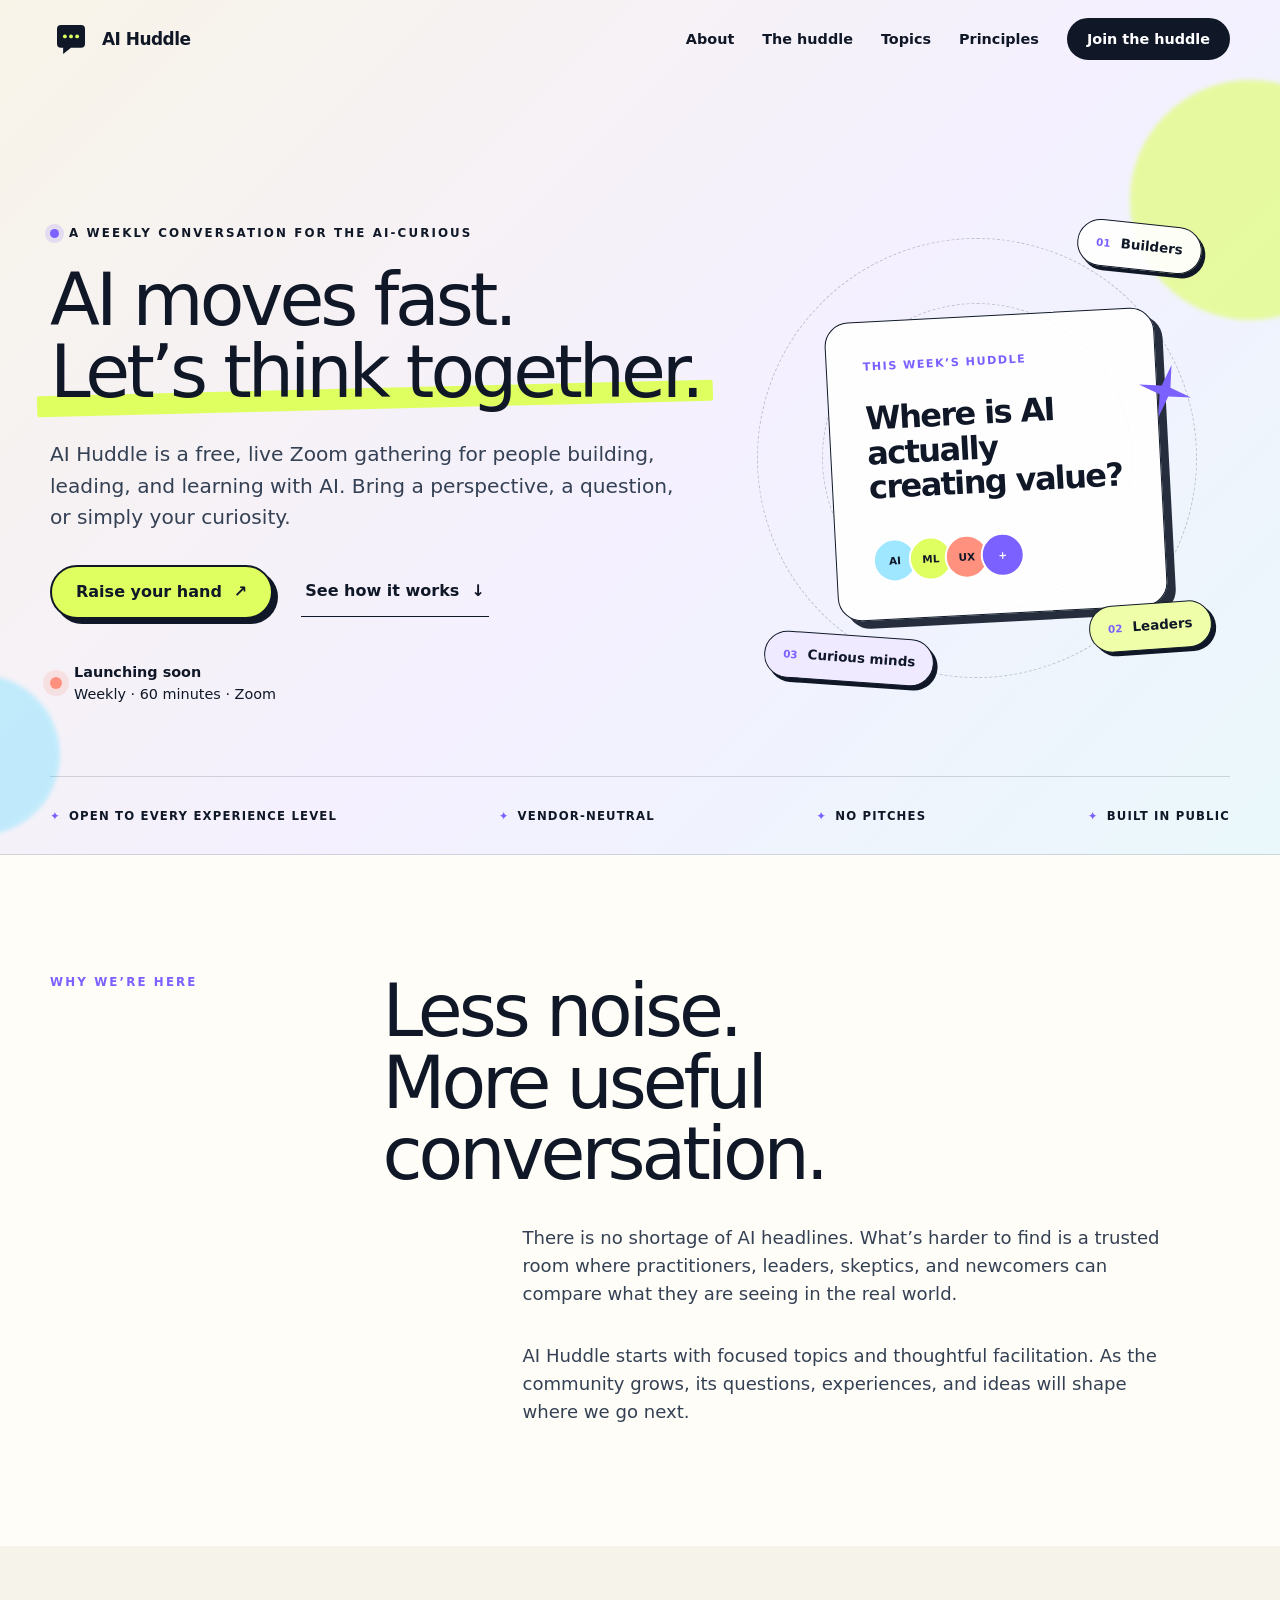
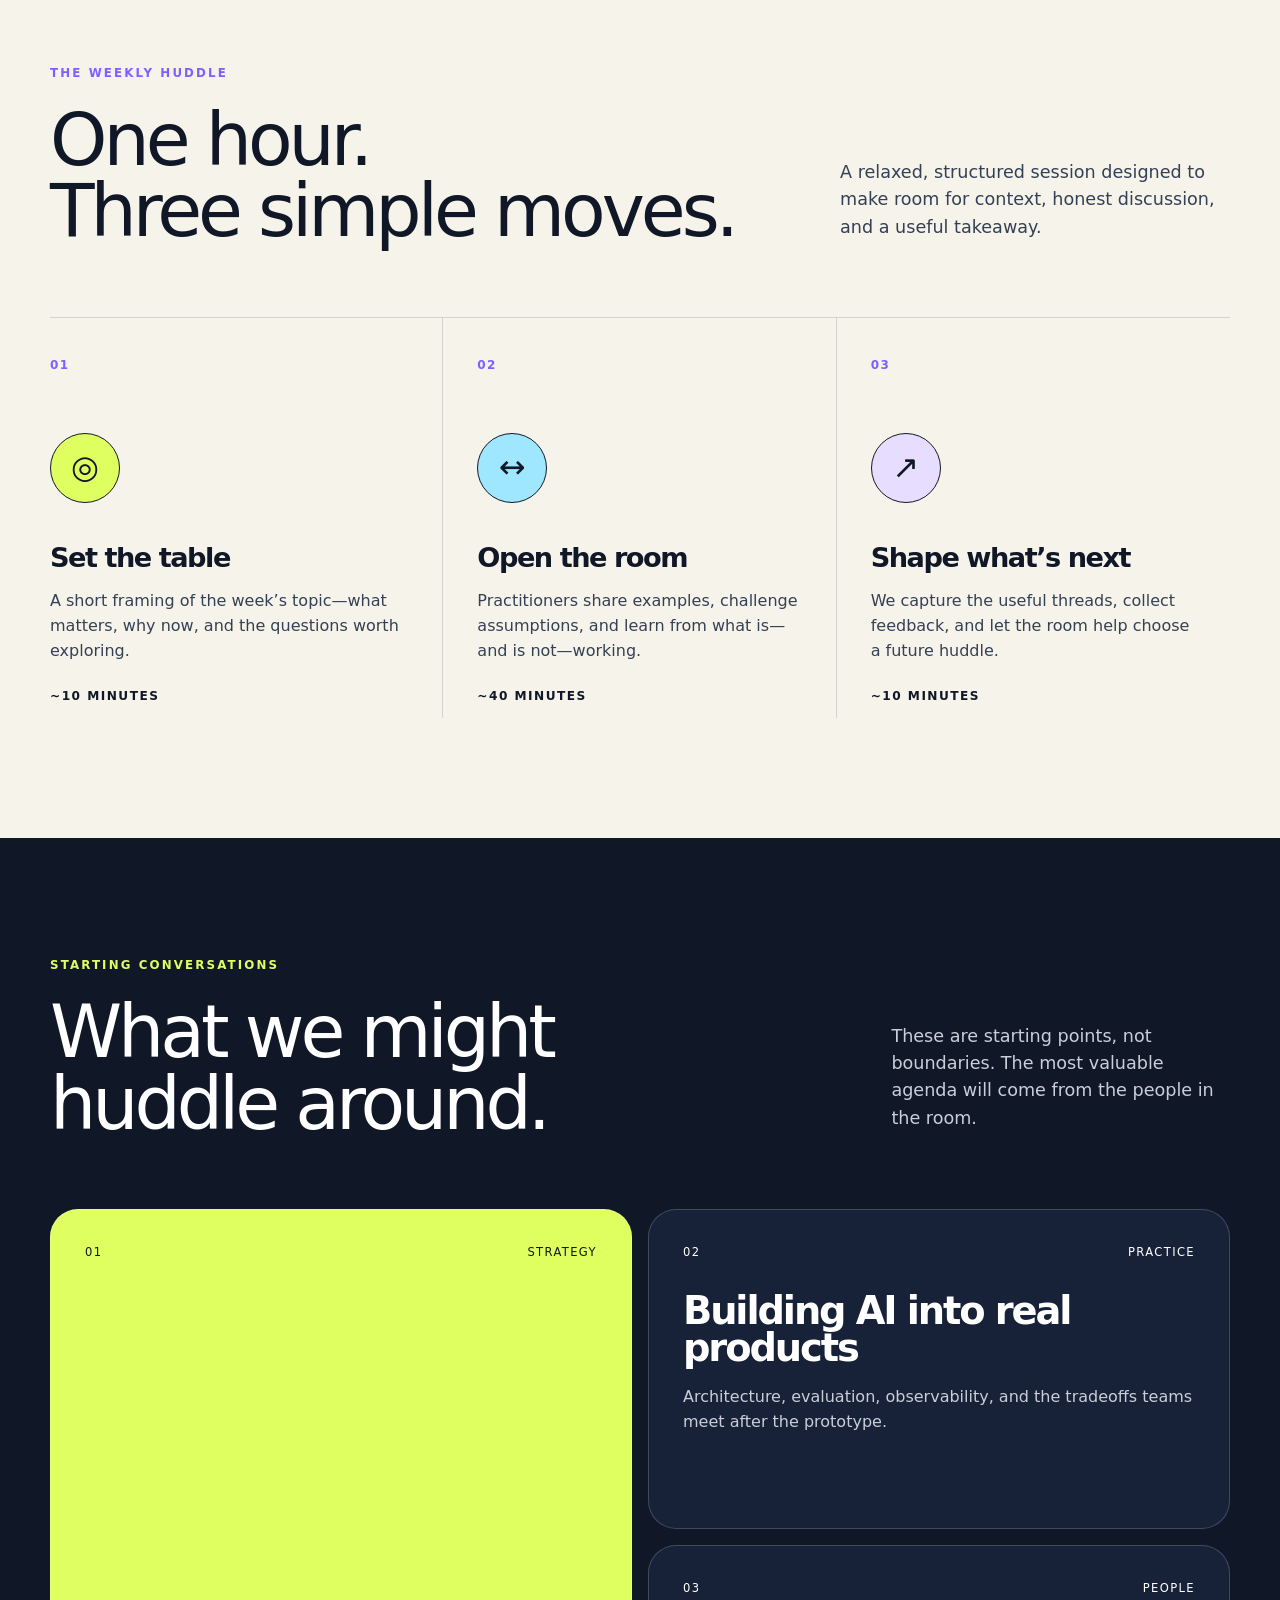
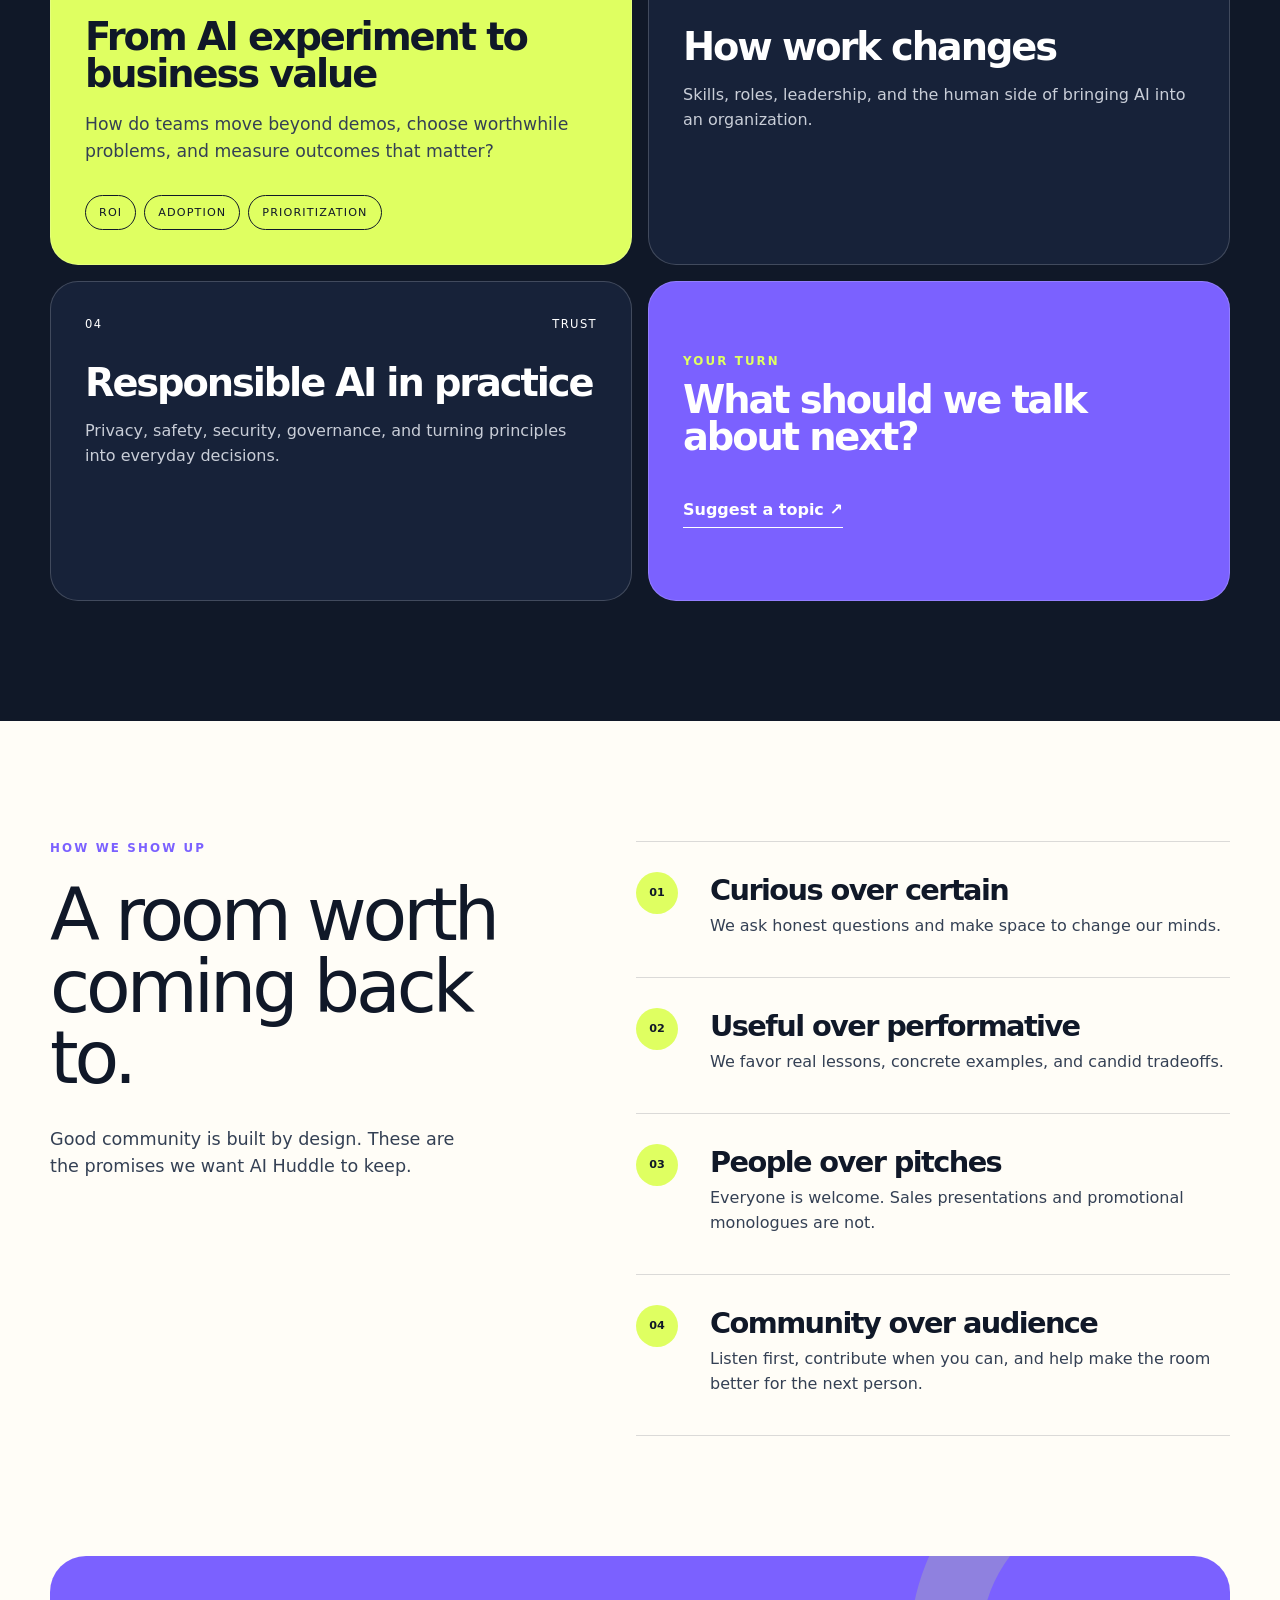
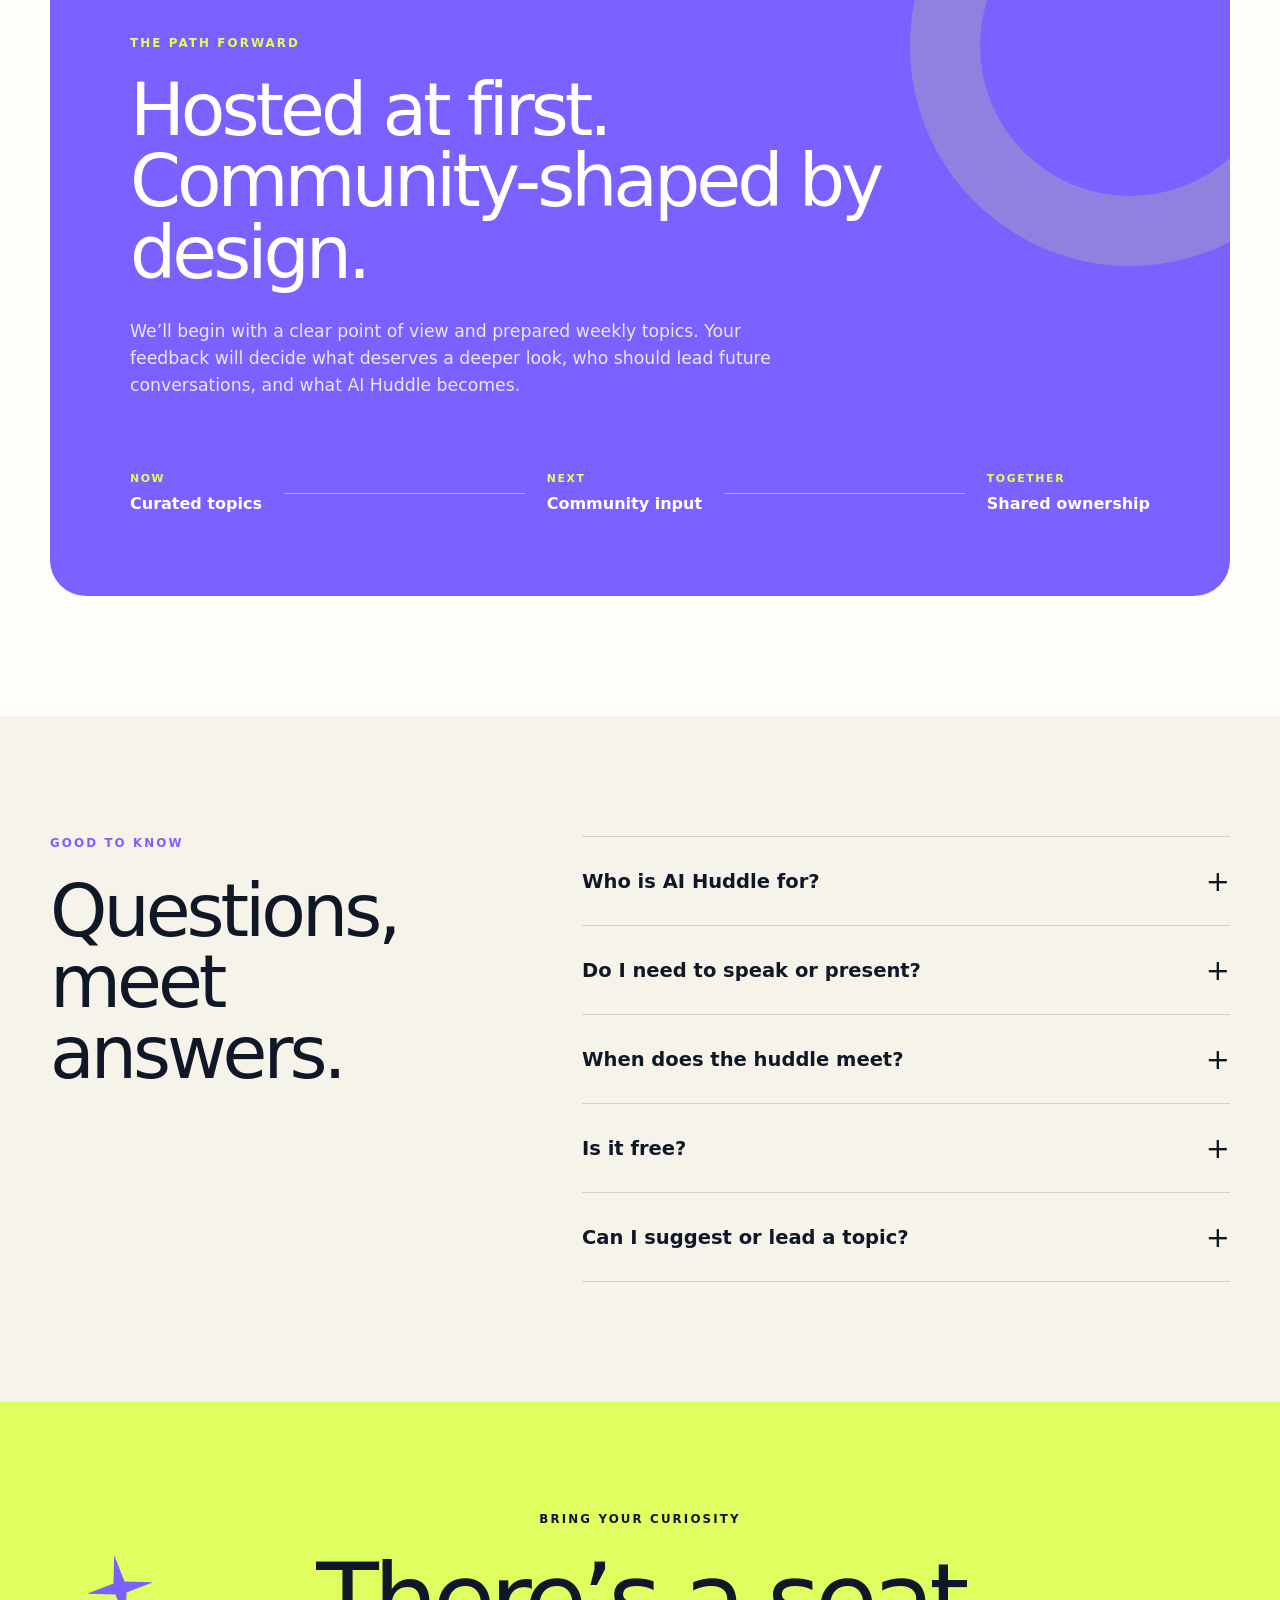
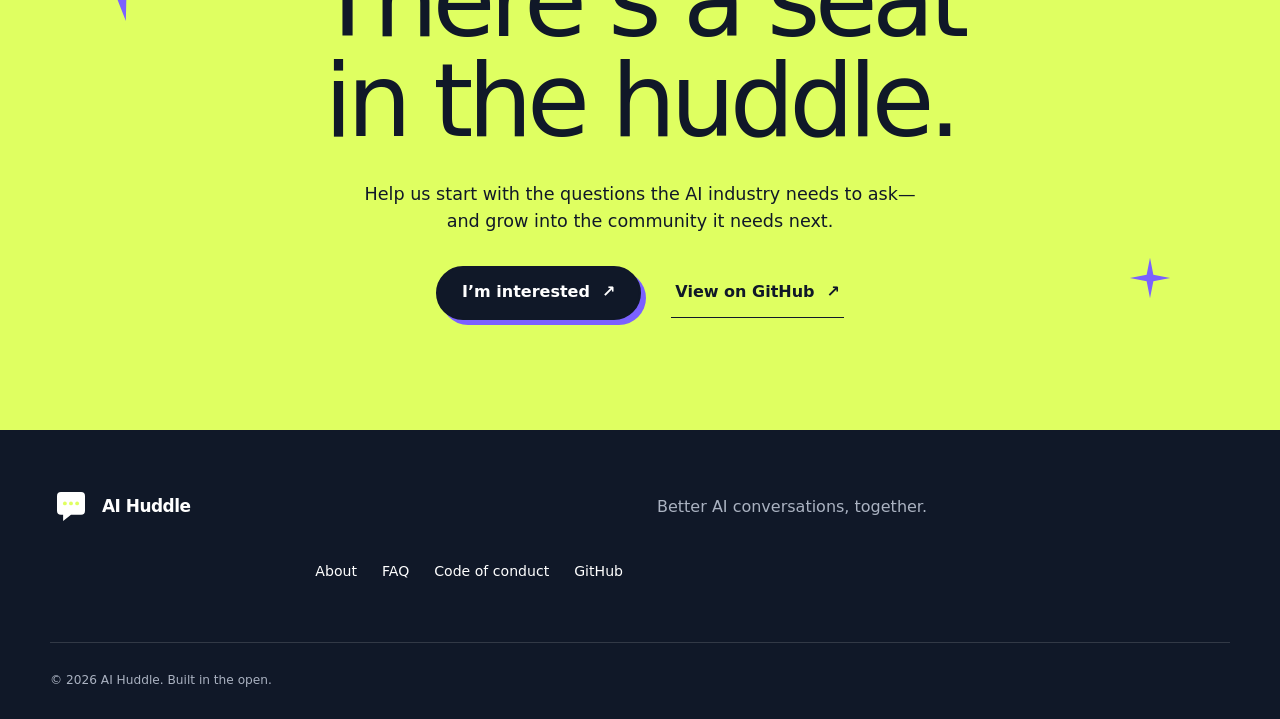
==== index.html @ e5d04bdf "Launch AI Huddle community website" ====
<!doctype html>
<html lang="en">
<head>
  <meta charset="utf-8">
  <meta name="viewport" content="width=device-width, initial-scale=1">
  <meta name="description" content="AI Huddle is a free, weekly Zoom conversation where people working with AI compare notes, ask honest questions, and shape what the community explores next.">
  <meta name="theme-color" content="#101828">
  <meta property="og:title" content="AI Huddle — Better AI conversations, together">
  <meta property="og:description" content="A weekly, vendor-neutral Zoom conversation for people building, leading, and learning with AI.">
  <meta property="og:type" content="website">
  <meta property="og:url" content="https://numerate64.github.io/aihuddle/">
  <meta property="og:image" content="https://numerate64.github.io/aihuddle/assets/social-card.png">
  <title>AI Huddle — Better AI conversations, together</title>
  <link rel="icon" href="assets/favicon.svg" type="image/svg+xml">
  <link rel="stylesheet" href="styles.css">
  <script defer src="script.js"></script>
</head>
<body>
  <a class="skip-link" href="#main">Skip to content</a>

  <header class="site-header" data-header>
    <div class="shell nav-wrap">
      <a class="brand" href="#top" aria-label="AI Huddle home">
        <svg class="brand-mark" aria-hidden="true" viewBox="0 0 48 48">
          <path d="M8 12.5A4.5 4.5 0 0 1 12.5 8h23a4.5 4.5 0 0 1 4.5 4.5v17a4.5 4.5 0 0 1-4.5 4.5H24l-9 7v-7h-2.5A4.5 4.5 0 0 1 8 29.5z"/>
          <circle cx="17" cy="21" r="2.2"/><circle cx="24" cy="21" r="2.2"/><circle cx="31" cy="21" r="2.2"/>
        </svg>
        <span>AI Huddle</span>
      </a>
      <button class="menu-button" type="button" aria-expanded="false" aria-controls="site-nav" data-menu-button>
        <span class="sr-only">Toggle navigation</span>
        <span></span><span></span><span></span>
      </button>
      <nav class="site-nav" id="site-nav" aria-label="Primary" data-nav>
        <a href="#about">About</a>
        <a href="#format">The huddle</a>
        <a href="#topics">Topics</a>
        <a href="#principles">Principles</a>
        <a class="button button-small button-dark" href="https://github.com/numerate64/aihuddle/issues/new?template=join-the-huddle.yml" target="_blank" rel="noopener">Join the huddle</a>
      </nav>
    </div>
  </header>

  <main id="main">
    <section class="hero" id="top">
      <div class="hero-orb hero-orb-one" aria-hidden="true"></div>
      <div class="hero-orb hero-orb-two" aria-hidden="true"></div>
      <div class="shell hero-grid">
        <div class="hero-copy reveal">
          <p class="eyebrow"><span></span> A weekly conversation for the AI-curious</p>
          <h1>AI moves fast.<br><em>Let’s think together.</em></h1>
          <p class="hero-lede">AI Huddle is a free, live Zoom gathering for people building, leading, and learning with AI. Bring a perspective, a question, or simply your curiosity.</p>
          <div class="hero-actions">
            <a class="button button-primary" href="https://github.com/numerate64/aihuddle/issues/new?template=join-the-huddle.yml" target="_blank" rel="noopener">Raise your hand <span aria-hidden="true">↗</span></a>
            <a class="text-link" href="#format">See how it works <span aria-hidden="true">↓</span></a>
          </div>
          <div class="hero-note">
            <span class="pulse" aria-hidden="true"></span>
            <p><strong>Launching soon</strong><br>Weekly · 60 minutes · Zoom</p>
          </div>
        </div>

        <div class="hero-visual reveal" aria-label="A visual representation of ideas connecting in conversation">
          <div class="orbit orbit-one"></div>
          <div class="orbit orbit-two"></div>
          <div class="huddle-card huddle-card-main">
            <span class="card-kicker">This week’s huddle</span>
            <p>Where is AI actually creating value?</p>
            <div class="avatar-row" aria-hidden="true">
              <span>AI</span><span>ML</span><span>UX</span><span>+</span>
            </div>
          </div>
          <div class="huddle-card float-card float-card-one"><span>01</span> Builders</div>
          <div class="huddle-card float-card float-card-two"><span>02</span> Leaders</div>
          <div class="huddle-card float-card float-card-three"><span>03</span> Curious minds</div>
          <svg class="spark" viewBox="0 0 100 100" aria-hidden="true"><path d="M50 2 58 42 98 50 58 58 50 98 42 58 2 50 42 42Z"/></svg>
        </div>
      </div>
      <div class="shell trust-line reveal">
        <span>Open to every experience level</span>
        <span>Vendor-neutral</span>
        <span>No pitches</span>
        <span>Built in public</span>
      </div>
    </section>

    <section class="section intro" id="about">
      <div class="shell split-heading reveal">
        <p class="section-label">Why we’re here</p>
        <div>
          <h2>Less noise.<br>More useful conversation.</h2>
          <p>There is no shortage of AI headlines. What’s harder to find is a trusted room where practitioners, leaders, skeptics, and newcomers can compare what they are seeing in the real world.</p>
          <p>AI Huddle starts with focused topics and thoughtful facilitation. As the community grows, its questions, experiences, and ideas will shape where we go next.</p>
        </div>
      </div>
    </section>

    <section class="section format-section" id="format">
      <div class="shell">
        <div class="section-top reveal">
          <div>
            <p class="section-label">The weekly huddle</p>
            <h2>One hour.<br>Three simple moves.</h2>
          </div>
          <p class="section-summary">A relaxed, structured session designed to make room for context, honest discussion, and a useful takeaway.</p>
        </div>
        <ol class="steps">
          <li class="step reveal">
            <span class="step-number">01</span>
            <div class="step-icon" aria-hidden="true">◎</div>
            <h3>Set the table</h3>
            <p>A short framing of the week’s topic—what matters, why now, and the questions worth exploring.</p>
            <span class="step-time">~10 minutes</span>
          </li>
          <li class="step reveal">
            <span class="step-number">02</span>
            <div class="step-icon" aria-hidden="true">↔</div>
            <h3>Open the room</h3>
            <p>Practitioners share examples, challenge assumptions, and learn from what is—and is not—working.</p>
            <span class="step-time">~40 minutes</span>
          </li>
          <li class="step reveal">
            <span class="step-number">03</span>
            <div class="step-icon" aria-hidden="true">↗</div>
            <h3>Shape what’s next</h3>
            <p>We capture the useful threads, collect feedback, and let the room help choose a future huddle.</p>
            <span class="step-time">~10 minutes</span>
          </li>
        </ol>
      </div>
    </section>

    <section class="section topics-section" id="topics">
      <div class="shell">
        <div class="topics-heading reveal">
          <div>
            <p class="section-label light">Starting conversations</p>
            <h2>What we might<br>huddle around.</h2>
          </div>
          <p>These are starting points, not boundaries. The most valuable agenda will come from the people in the room.</p>
        </div>
        <div class="topic-grid">
          <article class="topic topic-feature reveal">
            <div class="topic-meta"><span>01</span><span>Strategy</span></div>
            <h3>From AI experiment to business value</h3>
            <p>How do teams move beyond demos, choose worthwhile problems, and measure outcomes that matter?</p>
            <div class="topic-chips"><span>ROI</span><span>Adoption</span><span>Prioritization</span></div>
          </article>
          <article class="topic reveal">
            <div class="topic-meta"><span>02</span><span>Practice</span></div>
            <h3>Building AI into real products</h3>
            <p>Architecture, evaluation, observability, and the tradeoffs teams meet after the prototype.</p>
          </article>
          <article class="topic reveal">
            <div class="topic-meta"><span>03</span><span>People</span></div>
            <h3>How work changes</h3>
            <p>Skills, roles, leadership, and the human side of bringing AI into an organization.</p>
          </article>
          <article class="topic reveal">
            <div class="topic-meta"><span>04</span><span>Trust</span></div>
            <h3>Responsible AI in practice</h3>
            <p>Privacy, safety, security, governance, and turning principles into everyday decisions.</p>
          </article>
          <article class="topic topic-prompt reveal">
            <p class="section-label light">Your turn</p>
            <h3>What should we talk about next?</h3>
            <a href="https://github.com/numerate64/aihuddle/issues/new?template=suggest-a-topic.yml" target="_blank" rel="noopener">Suggest a topic <span aria-hidden="true">↗</span></a>
          </article>
        </div>
      </div>
    </section>

    <section class="section principles-section" id="principles">
      <div class="shell principles-grid">
        <div class="principles-copy reveal">
          <p class="section-label">How we show up</p>
          <h2>A room worth<br>coming back to.</h2>
          <p>Good community is built by design. These are the promises we want AI Huddle to keep.</p>
        </div>
        <div class="principle-list">
          <article class="principle reveal"><span>01</span><div><h3>Curious over certain</h3><p>We ask honest questions and make space to change our minds.</p></div></article>
          <article class="principle reveal"><span>02</span><div><h3>Useful over performative</h3><p>We favor real lessons, concrete examples, and candid tradeoffs.</p></div></article>
          <article class="principle reveal"><span>03</span><div><h3>People over pitches</h3><p>Everyone is welcome. Sales presentations and promotional monologues are not.</p></div></article>
          <article class="principle reveal"><span>04</span><div><h3>Community over audience</h3><p>Listen first, contribute when you can, and help make the room better for the next person.</p></div></article>
        </div>
      </div>
    </section>

    <section class="section evolution-section">
      <div class="shell evolution-card reveal">
        <div class="evolution-copy">
          <p class="section-label light">The path forward</p>
          <h2>Hosted at first.<br>Community-shaped by design.</h2>
          <p>We’ll begin with a clear point of view and prepared weekly topics. Your feedback will decide what deserves a deeper look, who should lead future conversations, and what AI Huddle becomes.</p>
        </div>
        <div class="evolution-path" aria-label="AI Huddle community evolution">
          <div><span>Now</span><strong>Curated topics</strong></div>
          <i aria-hidden="true"></i>
          <div><span>Next</span><strong>Community input</strong></div>
          <i aria-hidden="true"></i>
          <div><span>Together</span><strong>Shared ownership</strong></div>
        </div>
      </div>
    </section>

    <section class="section faq-section" id="faq">
      <div class="shell faq-grid">
        <div class="reveal">
          <p class="section-label">Good to know</p>
          <h2>Questions,<br>meet answers.</h2>
        </div>
        <div class="faq-list">
          <details class="reveal">
            <summary>Who is AI Huddle for?<span aria-hidden="true">+</span></summary>
            <p>Anyone working with, leading, researching, evaluating, or simply trying to better understand AI. You do not need a technical title or years of experience.</p>
          </details>
          <details class="reveal">
            <summary>Do I need to speak or present?<span aria-hidden="true">+</span></summary>
            <p>No. You are welcome to listen, ask a question in chat, join the discussion, or volunteer to help lead a future topic.</p>
          </details>
          <details class="reveal">
            <summary>When does the huddle meet?<span aria-hidden="true">+</span></summary>
            <p>The recurring day and time will be announced before launch. Sessions will run weekly for approximately 60 minutes on Zoom.</p>
          </details>
          <details class="reveal">
            <summary>Is it free?<span aria-hidden="true">+</span></summary>
            <p>Yes. AI Huddle is a free, vendor-neutral community conversation.</p>
          </details>
          <details class="reveal">
            <summary>Can I suggest or lead a topic?<span aria-hidden="true">+</span></summary>
            <p>Absolutely. Topic suggestions and volunteer facilitators are central to the long-term vision for AI Huddle.</p>
          </details>
        </div>
      </div>
    </section>

    <section class="final-cta">
      <div class="shell final-cta-inner reveal">
        <svg class="cta-spark cta-spark-one" viewBox="0 0 100 100" aria-hidden="true"><path d="M50 2 58 42 98 50 58 58 50 98 42 58 2 50 42 42Z"/></svg>
        <svg class="cta-spark cta-spark-two" viewBox="0 0 100 100" aria-hidden="true"><path d="M50 2 58 42 98 50 58 58 50 98 42 58 2 50 42 42Z"/></svg>
        <p class="section-label">Bring your curiosity</p>
        <h2>There’s a seat<br>in the huddle.</h2>
        <p>Help us start with the questions the AI industry needs to ask—and grow into the community it needs next.</p>
        <div class="cta-actions">
          <a class="button button-dark" href="https://github.com/numerate64/aihuddle/issues/new?template=join-the-huddle.yml" target="_blank" rel="noopener">I’m interested <span aria-hidden="true">↗</span></a>
          <a class="text-link dark-link" href="https://github.com/numerate64/aihuddle" target="_blank" rel="noopener">View on GitHub <span aria-hidden="true">↗</span></a>
        </div>
      </div>
    </section>
  </main>

  <footer class="site-footer">
    <div class="shell footer-grid">
      <a class="brand footer-brand" href="#top" aria-label="AI Huddle home">
        <svg class="brand-mark" aria-hidden="true" viewBox="0 0 48 48"><path d="M8 12.5A4.5 4.5 0 0 1 12.5 8h23a4.5 4.5 0 0 1 4.5 4.5v17a4.5 4.5 0 0 1-4.5 4.5H24l-9 7v-7h-2.5A4.5 4.5 0 0 1 8 29.5z"/><circle cx="17" cy="21" r="2.2"/><circle cx="24" cy="21" r="2.2"/><circle cx="31" cy="21" r="2.2"/></svg>
        <span>AI Huddle</span>
      </a>
      <p>Better AI conversations, together.</p>
      <nav aria-label="Footer">
        <a href="#about">About</a>
        <a href="#faq">FAQ</a>
        <a href="https://github.com/numerate64/aihuddle/blob/main/CODE_OF_CONDUCT.md" target="_blank" rel="noopener">Code of conduct</a>
        <a href="https://github.com/numerate64/aihuddle" target="_blank" rel="noopener">GitHub</a>
      </nav>
      <p class="copyright">© <span data-year></span> AI Huddle. Built in the open.</p>
    </div>
  </footer>
</body>
</html>
---- styles.css ----
:root {
  --ink: #101828;
  --ink-soft: #344054;
  --cream: #f6f3ea;
  --paper: #fffdf7;
  --acid: #dfff61;
  --acid-bright: #efffa9;
  --violet: #7b61ff;
  --sky: #9ee7ff;
  --coral: #ff917e;
  --line: rgba(16, 24, 40, .15);
  --shell: min(1180px, calc(100% - 40px));
  --radius: 28px;
  --shadow: 0 28px 80px rgba(16, 24, 40, .14);
}

* { box-sizing: border-box; }
html { scroll-behavior: smooth; scroll-padding-top: 92px; }
body { margin: 0; color: var(--ink); background: var(--paper); font-family: Inter, ui-sans-serif, system-ui, -apple-system, BlinkMacSystemFont, "Segoe UI", sans-serif; line-height: 1.55; -webkit-font-smoothing: antialiased; }
body.menu-open { overflow: hidden; }
a { color: inherit; text-decoration: none; }
button, input, textarea { font: inherit; }
img, svg { display: block; max-width: 100%; }
.shell { width: var(--shell); margin-inline: auto; }
.sr-only { position: absolute; width: 1px; height: 1px; padding: 0; margin: -1px; overflow: hidden; clip: rect(0, 0, 0, 0); white-space: nowrap; border: 0; }
.skip-link { position: fixed; z-index: 1000; left: 1rem; top: 1rem; background: var(--acid); padding: .7rem 1rem; border-radius: 8px; transform: translateY(-180%); transition: transform .2s; }
.skip-link:focus { transform: none; }

.site-header { position: fixed; z-index: 100; inset: 0 0 auto; padding: 18px 0; transition: background .25s, padding .25s, box-shadow .25s; }
.site-header.scrolled { background: rgba(255, 253, 247, .9); backdrop-filter: blur(16px); box-shadow: 0 1px 0 var(--line); padding: 11px 0; }
.nav-wrap { display: flex; align-items: center; justify-content: space-between; }
.brand { display: inline-flex; align-items: center; gap: 10px; font: 700 1.06rem Inter, ui-sans-serif, system-ui, -apple-system, BlinkMacSystemFont, "Segoe UI", sans-serif; letter-spacing: -.03em; }
.brand-mark { width: 42px; height: 42px; fill: var(--ink); }
.brand-mark circle { fill: var(--acid); }
.site-nav { display: flex; align-items: center; gap: 28px; font-weight: 600; font-size: .9rem; }
.site-nav > a:not(.button) { position: relative; }
.site-nav > a:not(.button)::after { content: ""; position: absolute; left: 0; right: 100%; bottom: -5px; height: 2px; background: var(--ink); transition: right .2s; }
.site-nav > a:not(.button):hover::after { right: 0; }
.menu-button { display: none; border: 0; background: none; width: 44px; height: 44px; padding: 11px; }
.menu-button span:not(.sr-only) { display: block; height: 2px; background: var(--ink); margin: 5px 0; transition: .2s; }

.button { display: inline-flex; align-items: center; justify-content: center; gap: 12px; min-height: 54px; padding: 0 24px; border: 2px solid var(--ink); border-radius: 100px; font-weight: 700; box-shadow: 5px 5px 0 var(--ink); transition: transform .18s, box-shadow .18s, background .18s; }
.button:hover { transform: translate(3px, 3px); box-shadow: 2px 2px 0 var(--ink); }
.button:focus-visible, a:focus-visible, summary:focus-visible, button:focus-visible { outline: 3px solid var(--violet); outline-offset: 4px; }
.button-primary { background: var(--acid); }
.button-dark { color: white; background: var(--ink); box-shadow: 5px 5px 0 var(--violet); }
.button-dark:hover { box-shadow: 2px 2px 0 var(--violet); }
.button-small { min-height: 42px; padding: 0 18px; box-shadow: none; }
.button-small:hover { transform: translateY(-2px); box-shadow: none; }
.text-link { display: inline-flex; gap: 12px; align-items: center; padding: 12px 4px; font-weight: 700; border-bottom: 1px solid var(--ink); }

.hero { position: relative; overflow: hidden; padding: 156px 0 0; background: linear-gradient(135deg, #f8f4e8 0%, #f4f0ff 55%, #eaf8fb 100%); }
.hero::after { content: ""; position: absolute; inset: auto 0 0; height: 1px; background: var(--line); }
.hero-grid { position: relative; z-index: 2; display: grid; grid-template-columns: 1.05fr .95fr; gap: 64px; align-items: center; min-height: 620px; }
.eyebrow, .section-label { margin: 0 0 24px; text-transform: uppercase; letter-spacing: .18em; font-size: .74rem; line-height: 1.2; font-weight: 700; }
.eyebrow { display: flex; align-items: center; gap: 10px; }
.eyebrow span { width: 9px; height: 9px; border-radius: 50%; background: var(--violet); box-shadow: 0 0 0 5px rgba(123, 97, 255, .16); }
h1, h2, h3 { font-family: Inter, ui-sans-serif, system-ui, -apple-system, BlinkMacSystemFont, "Segoe UI", sans-serif; letter-spacing: -.055em; line-height: .98; }
h1 { margin: 0; max-width: 700px; font-size: clamp(4rem, 5.7vw, 6.4rem); font-weight: 500; }
h1 em { position: relative; z-index: 1; font-style: normal; white-space: nowrap; }
h1 em::after { content: ""; position: absolute; z-index: -1; left: -2%; right: -2%; bottom: .06em; height: .29em; background: var(--acid); transform: rotate(-1.4deg); border-radius: 2px; }
.hero-lede { max-width: 635px; margin: 32px 0; color: var(--ink-soft); font-size: clamp(1.05rem, 1.6vw, 1.26rem); }
.hero-actions { display: flex; align-items: center; gap: 28px; flex-wrap: wrap; }
.hero-note { display: flex; align-items: center; gap: 12px; margin-top: 42px; font-size: .9rem; }
.hero-note p { margin: 0; }
.pulse { width: 12px; height: 12px; border-radius: 50%; background: var(--coral); box-shadow: 0 0 0 7px rgba(255, 145, 126, .18); }

.hero-visual { position: relative; height: 540px; }
.orbit { position: absolute; border: 1px dashed rgba(16, 24, 40, .22); border-radius: 50%; }
.orbit-one { width: 440px; height: 440px; right: 10px; top: 42px; }
.orbit-two { width: 310px; height: 310px; right: 75px; top: 107px; }
.huddle-card { position: absolute; border: 1.5px solid var(--ink); background: rgba(255,255,255,.9); box-shadow: 8px 8px 0 rgba(16,24,40,.9); }
.huddle-card-main { left: 15%; top: 22%; width: 330px; padding: 36px; transform: rotate(-3deg); border-radius: 24px; }
.card-kicker { display: block; margin-bottom: 26px; color: var(--violet); text-transform: uppercase; letter-spacing: .13em; font-size: .7rem; font-weight: 700; }
.huddle-card-main p { margin: 0 0 34px; font: 600 2rem/1.08 Inter, ui-sans-serif, system-ui, -apple-system, BlinkMacSystemFont, "Segoe UI", sans-serif; letter-spacing: -.05em; }
.avatar-row { display: flex; }
.avatar-row span { display: grid; place-items: center; width: 44px; height: 44px; margin-right: -8px; border: 2px solid white; border-radius: 50%; background: var(--sky); font-size: .65rem; font-weight: 700; }
.avatar-row span:nth-child(2) { background: var(--acid); }.avatar-row span:nth-child(3) { background: var(--coral); }.avatar-row span:nth-child(4) { background: var(--violet); color: white; }
.float-card { display: flex; align-items: center; gap: 10px; padding: 12px 18px; border-radius: 100px; font-weight: 700; font-size: .84rem; box-shadow: 4px 4px 0 var(--ink); }
.float-card span { color: var(--violet); font-size: .65rem; }
.float-card-one { top: 5%; right: 1%; transform: rotate(6deg); }
.float-card-two { right: -1%; bottom: 16%; transform: rotate(-4deg); background: var(--acid-bright); }
.float-card-three { left: 0; bottom: 10%; transform: rotate(4deg); background: #efeaff; }
.spark { position: absolute; right: 3%; top: 31%; width: 56px; fill: var(--violet); transform: rotate(14deg); }
.hero-orb { position: absolute; border-radius: 50%; filter: blur(2px); opacity: .6; }
.hero-orb-one { width: 240px; height: 240px; top: 80px; right: -90px; background: var(--acid); }
.hero-orb-two { width: 160px; height: 160px; left: -100px; bottom: 20px; background: var(--sky); }
.trust-line { position: relative; z-index: 3; display: flex; justify-content: space-between; padding: 30px 0; border-top: 1px solid var(--line); font-size: .73rem; font-weight: 700; text-transform: uppercase; letter-spacing: .1em; }
.trust-line span::before { content: "✦"; margin-right: 8px; color: var(--violet); }

.section { padding: 120px 0; }
.section-label { color: var(--violet); }
h2 { margin: 0; font-size: clamp(3rem, 5.7vw, 6rem); font-weight: 500; }
.split-heading { display: grid; grid-template-columns: 1fr 3fr; gap: 50px; }
.split-heading > div { max-width: 800px; }
.split-heading p:not(.section-label) { max-width: 660px; margin: 34px 0 0 auto; color: var(--ink-soft); font-size: 1.13rem; }
.intro { background: var(--paper); }

.format-section { background: var(--cream); }
.section-top { display: flex; justify-content: space-between; gap: 60px; align-items: end; margin-bottom: 70px; }
.section-summary { max-width: 390px; margin: 0 0 6px; color: var(--ink-soft); font-size: 1.1rem; }
.steps { display: grid; grid-template-columns: repeat(3, 1fr); list-style: none; margin: 0; padding: 0; border-top: 1px solid var(--line); }
.step { position: relative; min-height: 400px; padding: 34px 34px 24px 0; border-right: 1px solid var(--line); }
.step + .step { padding-left: 34px; }
.step:last-child { border: 0; }
.step-number { font: 600 .75rem Inter, ui-sans-serif, system-ui, -apple-system, BlinkMacSystemFont, "Segoe UI", sans-serif; color: var(--violet); letter-spacing: .12em; }
.step-icon { display: grid; place-items: center; width: 70px; height: 70px; margin: 56px 0 42px; border: 1.5px solid var(--ink); border-radius: 50%; background: var(--acid); font-size: 2rem; }
.step:nth-child(2) .step-icon { background: var(--sky); }.step:nth-child(3) .step-icon { background: #e6ddff; }
.step h3 { margin: 0 0 18px; font-size: 1.7rem; }
.step p { color: var(--ink-soft); }
.step-time { position: absolute; bottom: 12px; font-size: .76rem; font-weight: 700; text-transform: uppercase; letter-spacing: .12em; }

.topics-section { color: white; background: var(--ink); }
.section-label.light { color: var(--acid); }
.topics-heading { display: grid; grid-template-columns: 1.5fr .65fr; gap: 60px; align-items: end; margin-bottom: 70px; }
.topics-heading > p { margin: 0 0 7px; color: #c9ced8; font-size: 1.1rem; }
.topic-grid { display: grid; grid-template-columns: repeat(2, 1fr); gap: 16px; }
.topic { min-height: 320px; padding: 34px; border: 1px solid rgba(255,255,255,.18); border-radius: var(--radius); background: #172239; transition: transform .25s, border-color .25s; }
.topic:hover { transform: translateY(-5px); border-color: var(--acid); }
.topic-feature { grid-row: span 2; min-height: 656px; display: flex; flex-direction: column; justify-content: flex-end; color: var(--ink); background: var(--acid); }
.topic-meta { display: flex; justify-content: space-between; margin-bottom: auto; font-size: .72rem; text-transform: uppercase; letter-spacing: .12em; }
.topic h3 { max-width: 530px; margin: 30px 0 18px; font-size: clamp(1.9rem, 3vw, 3.1rem); }
.topic p { max-width: 510px; margin: 0; color: #c9ced8; }
.topic-feature p { color: var(--ink-soft); font-size: 1.08rem; }
.topic-chips { display: flex; gap: 8px; margin-top: 30px; flex-wrap: wrap; }
.topic-chips span { padding: 8px 13px; border: 1px solid var(--ink); border-radius: 100px; font-size: .7rem; text-transform: uppercase; letter-spacing: .1em; }
.topic-prompt { display: flex; flex-direction: column; justify-content: center; background: var(--violet); }
.topic-prompt h3 { margin-top: 12px; }
.topic-prompt a { align-self: flex-start; margin-top: 24px; padding-bottom: 4px; border-bottom: 1px solid white; font-weight: 700; }

.principles-section { background: var(--paper); }
.principles-grid { display: grid; grid-template-columns: .9fr 1.1fr; gap: 100px; }
.principles-copy { position: sticky; top: 130px; align-self: start; }
.principles-copy > p:last-child { max-width: 430px; margin-top: 32px; color: var(--ink-soft); font-size: 1.1rem; }
.principle { display: grid; grid-template-columns: 54px 1fr; gap: 20px; padding: 30px 0 38px; border-top: 1px solid var(--line); }
.principle:last-child { border-bottom: 1px solid var(--line); }
.principle > span { display: grid; place-items: center; width: 42px; height: 42px; border-radius: 50%; background: var(--acid); font-size: .7rem; font-weight: 700; }
.principle h3 { margin: 4px 0 10px; font-size: 1.8rem; }
.principle p { margin: 0; color: var(--ink-soft); }

.evolution-section { padding-top: 0; }
.evolution-card { padding: 80px; color: white; border-radius: 36px; background: var(--violet); overflow: hidden; position: relative; }
.evolution-card::after { content: ""; position: absolute; width: 300px; height: 300px; right: -120px; top: -130px; border: 70px solid rgba(223,255,97,.2); border-radius: 50%; }
.evolution-copy { max-width: 790px; position: relative; z-index: 2; }
.evolution-copy .section-label { color: var(--acid); }
.evolution-copy p:last-child { max-width: 660px; margin: 30px 0 0; color: #ebe7ff; font-size: 1.08rem; }
.evolution-path { position: relative; z-index: 2; display: grid; grid-template-columns: auto 1fr auto 1fr auto; align-items: center; gap: 22px; margin-top: 72px; }
.evolution-path div { display: flex; flex-direction: column; gap: 4px; }
.evolution-path span { color: var(--acid); font-size: .68rem; text-transform: uppercase; letter-spacing: .15em; font-weight: 700; }
.evolution-path strong { font-family: Inter, ui-sans-serif, system-ui, -apple-system, BlinkMacSystemFont, "Segoe UI", sans-serif; }
.evolution-path i { display: block; height: 1px; background: rgba(255,255,255,.45); }

.faq-section { background: var(--cream); }
.faq-grid { display: grid; grid-template-columns: .8fr 1.2fr; gap: 100px; }
.faq-list details { border-top: 1px solid var(--line); }
.faq-list details:last-child { border-bottom: 1px solid var(--line); }
.faq-list summary { display: flex; justify-content: space-between; align-items: center; gap: 20px; padding: 27px 0; cursor: pointer; list-style: none; font: 600 1.22rem Inter, ui-sans-serif, system-ui, -apple-system, BlinkMacSystemFont, "Segoe UI", sans-serif; }
.faq-list summary::-webkit-details-marker { display: none; }
.faq-list summary span { font: 400 1.8rem Inter, ui-sans-serif, system-ui, sans-serif; transition: transform .2s; }
.faq-list details[open] summary span { transform: rotate(45deg); }
.faq-list details p { max-width: 620px; margin: -5px 40px 28px 0; color: var(--ink-soft); }

.final-cta { overflow: hidden; padding: 110px 0; background: var(--acid); }
.final-cta-inner { position: relative; text-align: center; }
.final-cta .section-label { color: var(--ink); }
.final-cta h2 { font-size: clamp(3.7rem, 8vw, 8rem); }
.final-cta p:not(.section-label) { max-width: 580px; margin: 30px auto; font-size: 1.1rem; }
.cta-actions { display: flex; justify-content: center; align-items: center; gap: 30px; flex-wrap: wrap; }
.dark-link { border-color: var(--ink); }
.cta-spark { position: absolute; width: 70px; fill: var(--violet); }
.cta-spark-one { left: 3%; top: 10%; transform: rotate(-10deg); }.cta-spark-two { right: 5%; bottom: 5%; width: 42px; }

.site-footer { padding: 55px 0 30px; color: white; background: var(--ink); }
.footer-grid { display: grid; grid-template-columns: 1fr 1fr; gap: 34px; align-items: start; }
.footer-brand .brand-mark { fill: white; }
.footer-grid > p { margin: 10px 0 0; color: #aab2c1; }
.footer-grid nav { display: flex; justify-content: flex-end; flex-wrap: wrap; gap: 25px; font-size: .88rem; }
.footer-grid .copyright { grid-column: 1 / -1; margin-top: 25px; padding-top: 28px; border-top: 1px solid rgba(255,255,255,.14); font-size: .76rem; }

.reveal { opacity: 0; transform: translateY(20px); transition: opacity .65s ease, transform .65s ease; }
.reveal.visible { opacity: 1; transform: none; }

@media (max-width: 900px) {
  :root { --shell: min(100% - 30px, 720px); }
  .site-header { padding: 12px 0; }
  .menu-button { display: block; }
  .menu-button[aria-expanded="true"] span:nth-child(2) { transform: translateY(7px) rotate(45deg); }
  .menu-button[aria-expanded="true"] span:nth-child(3) { opacity: 0; }
  .menu-button[aria-expanded="true"] span:nth-child(4) { transform: translateY(-7px) rotate(-45deg); }
  .site-nav { position: fixed; inset: 67px 0 0; display: flex; flex-direction: column; justify-content: center; gap: 30px; background: var(--paper); font-size: 1.4rem; transform: translateX(100%); transition: transform .25s; }
  .site-nav.open { transform: none; }
  .hero { padding-top: 120px; }
  .hero-grid { grid-template-columns: 1fr; min-height: 0; }
  .hero-copy { text-align: center; }
  .eyebrow, .hero-actions, .hero-note { justify-content: center; }
  .hero-lede { margin-inline: auto; }
  .hero-visual { height: 490px; max-width: 560px; width: 100%; margin-inline: auto; }
  .trust-line { flex-wrap: wrap; gap: 15px 30px; justify-content: center; }
  .split-heading, .principles-grid, .faq-grid { grid-template-columns: 1fr; gap: 40px; }
  .split-heading p:not(.section-label) { margin-left: 0; }
  .section-top, .topics-heading { display: grid; grid-template-columns: 1fr; align-items: start; }
  .steps { grid-template-columns: 1fr; }
  .step, .step + .step { min-height: 0; padding: 30px 0 70px; border-right: 0; border-bottom: 1px solid var(--line); }
  .step-icon { margin: 35px 0 28px; }
  .topic-grid { grid-template-columns: 1fr; }
  .topic-feature { grid-row: auto; min-height: 500px; }
  .principles-copy { position: static; }
  .evolution-card { padding: 55px 35px; }
  .evolution-path { grid-template-columns: 1fr; }
  .evolution-path i { width: 1px; height: 28px; margin-left: 4px; }
}

@media (max-width: 560px) {
  :root { --shell: calc(100% - 24px); --radius: 22px; }
  .section { padding: 85px 0; }
  h1 { font-size: clamp(3.35rem, 16vw, 5rem); }
  h1 em { white-space: normal; }
  h2 { font-size: clamp(2.8rem, 14vw, 4.2rem); }
  .hero-grid { gap: 22px; }
  .hero-actions { flex-direction: column; gap: 10px; }
  .hero-note { margin-top: 28px; }
  .hero-visual { height: 420px; }
  .huddle-card-main { left: 4%; top: 20%; width: 84%; padding: 28px; }
  .huddle-card-main p { font-size: 1.7rem; }
  .orbit-one { width: 350px; height: 350px; right: -85px; }.orbit-two { width: 240px; height: 240px; right: -30px; }
  .float-card-one { right: 1%; }.float-card-two { right: 0; bottom: 7%; }.float-card-three { left: 0; bottom: 2%; }
  .spark { display: none; }
  .trust-line { justify-content: flex-start; padding: 24px 5px; }
  .trust-line span { width: calc(50% - 15px); }
  .topic { min-height: 300px; padding: 28px; }
  .topic-feature { min-height: 450px; }
  .evolution-card { width: calc(100% - 24px); padding: 46px 24px; border-radius: 26px; }
  .final-cta { padding: 85px 0; }
  .cta-spark { opacity: .35; }
  .footer-grid { grid-template-columns: 1fr; }
  .footer-grid nav { justify-content: flex-start; }
}

@media (prefers-reduced-motion: reduce) {
  html { scroll-behavior: auto; }
  *, *::before, *::after { transition-duration: .01ms !important; animation-duration: .01ms !important; animation-iteration-count: 1 !important; }
  .reveal { opacity: 1; transform: none; }
}
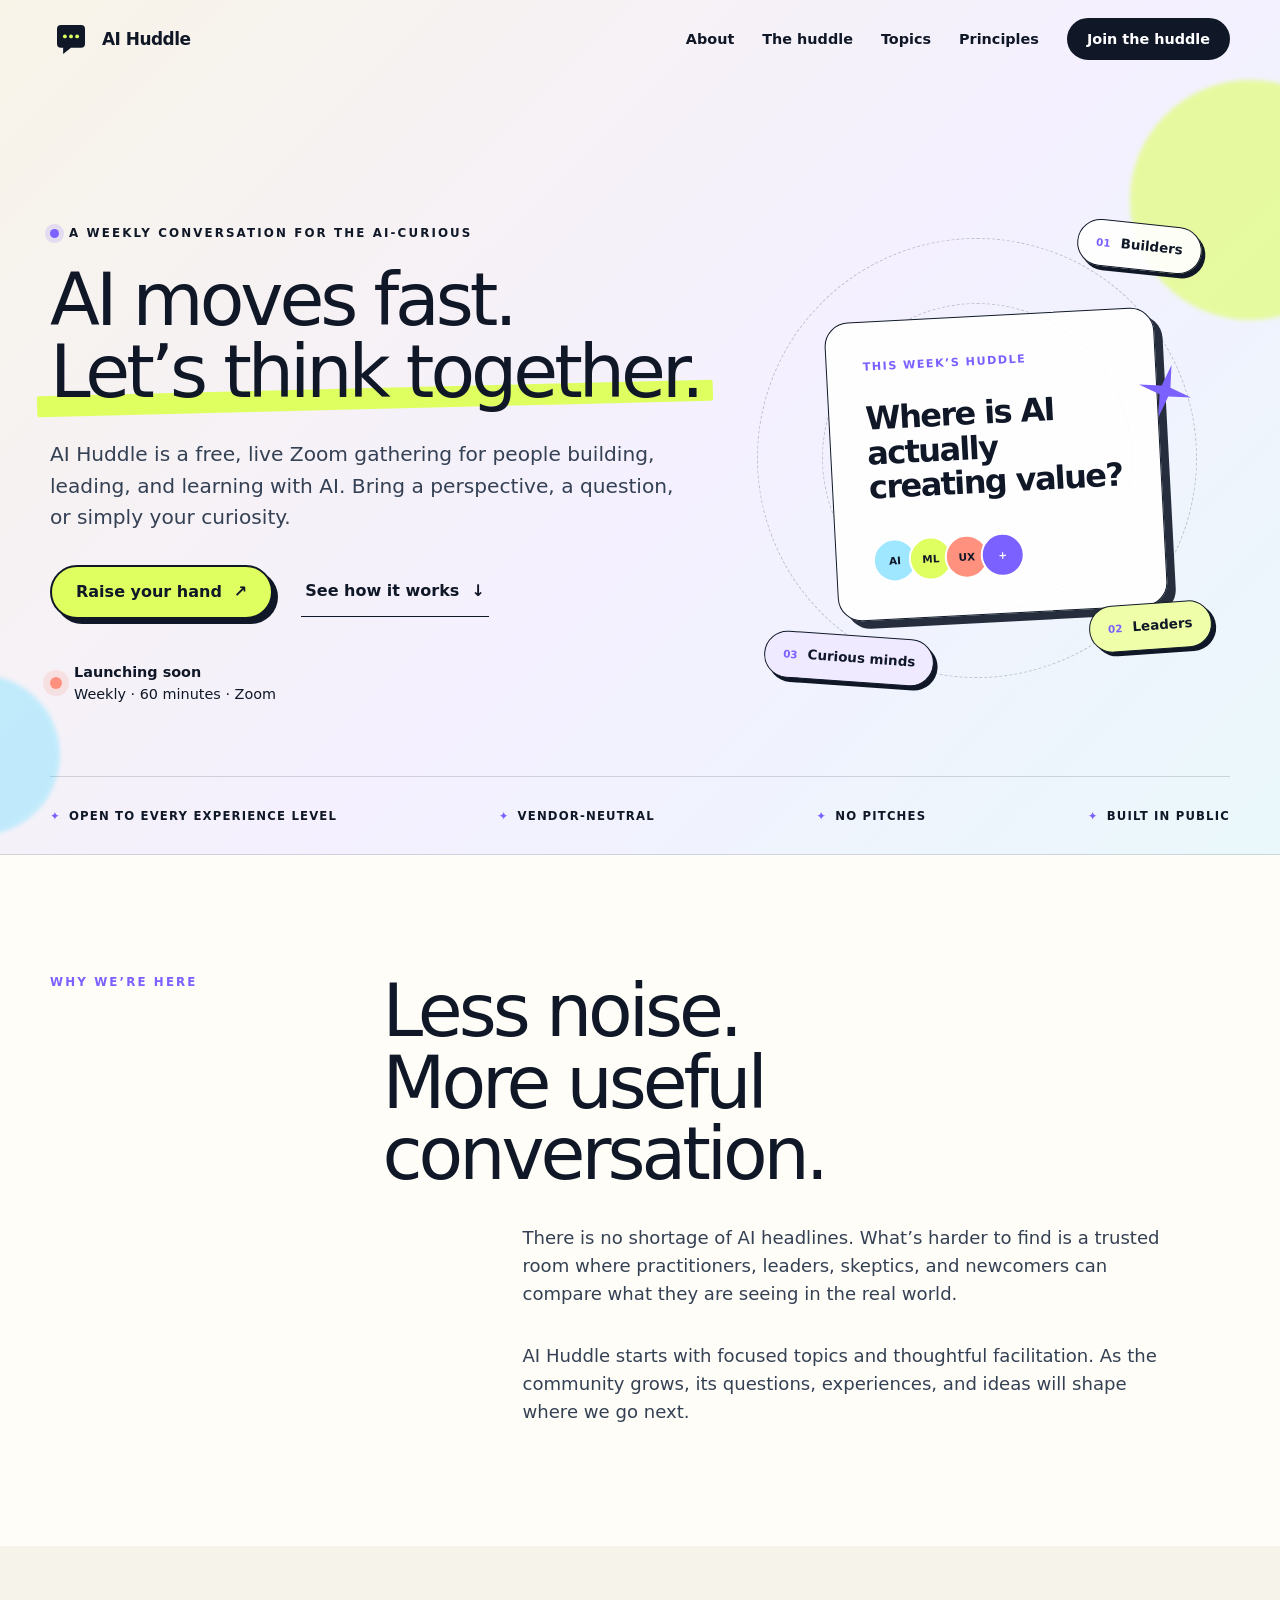
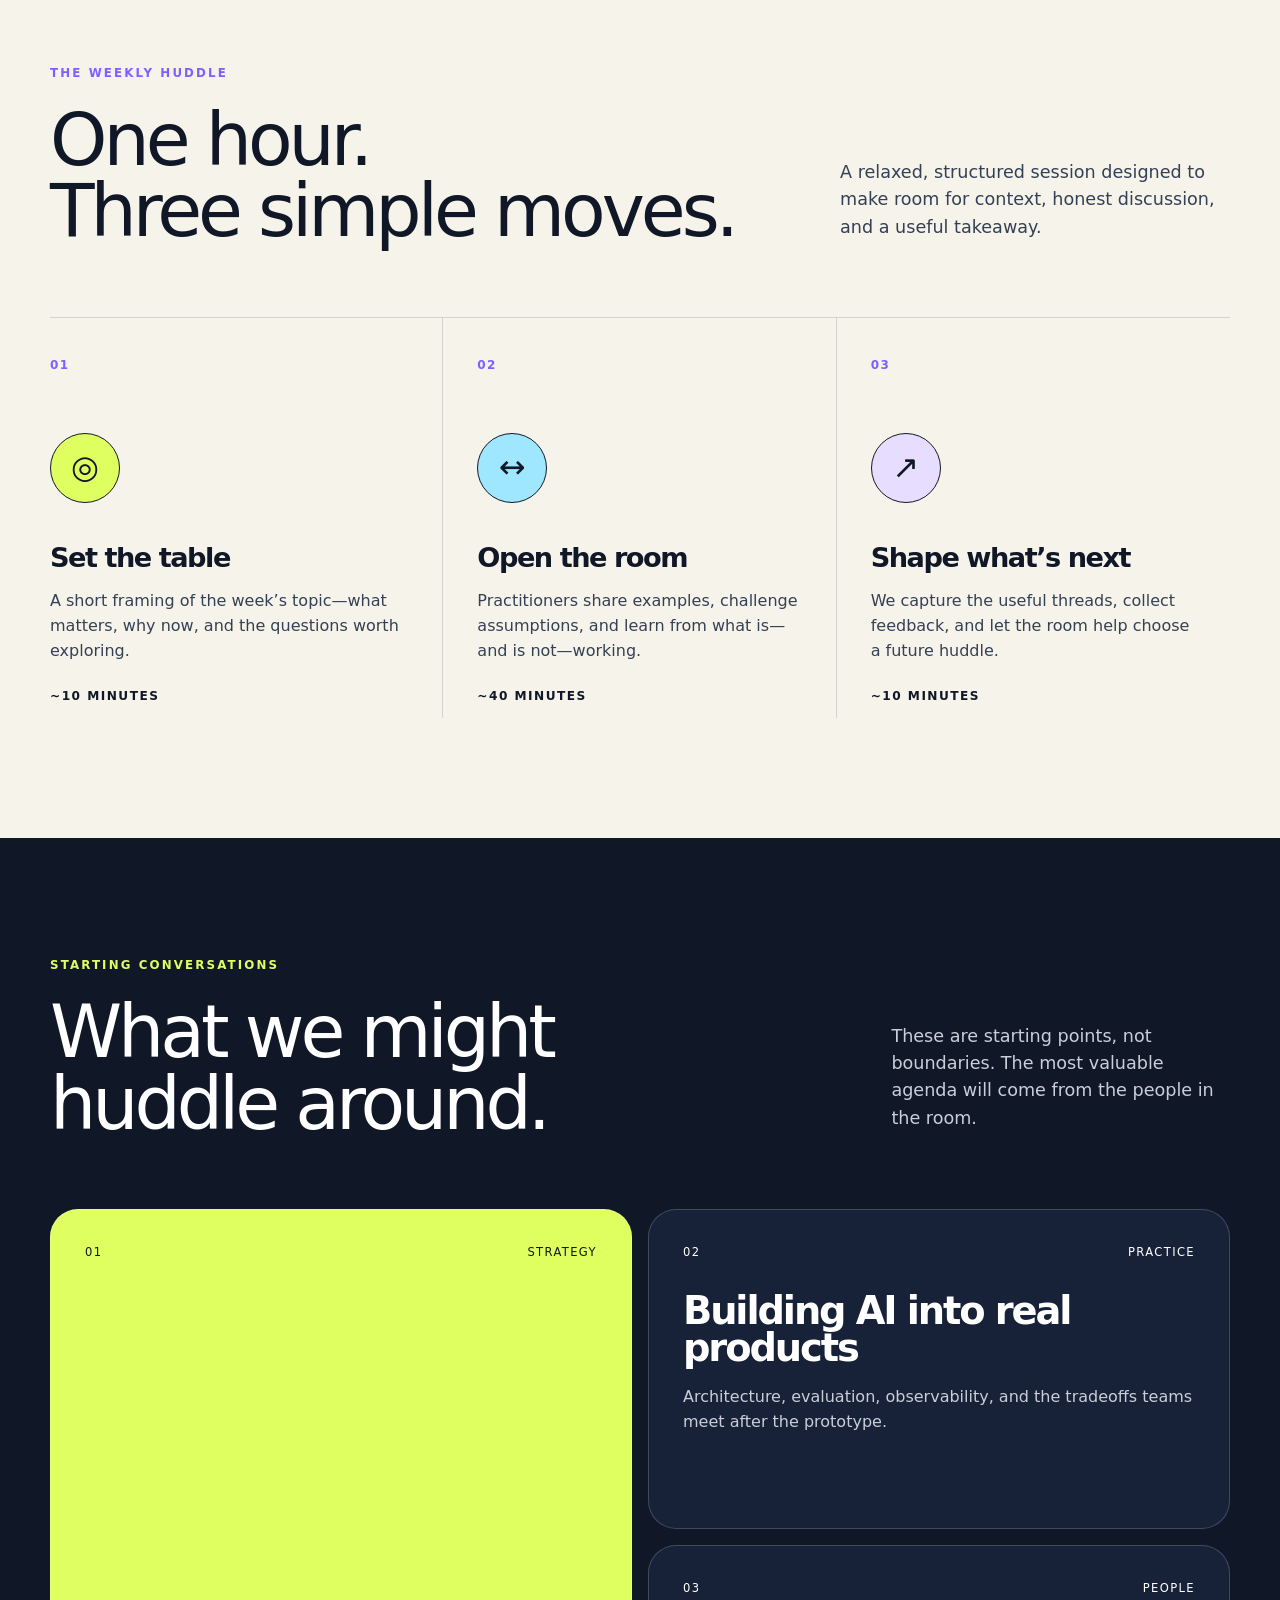
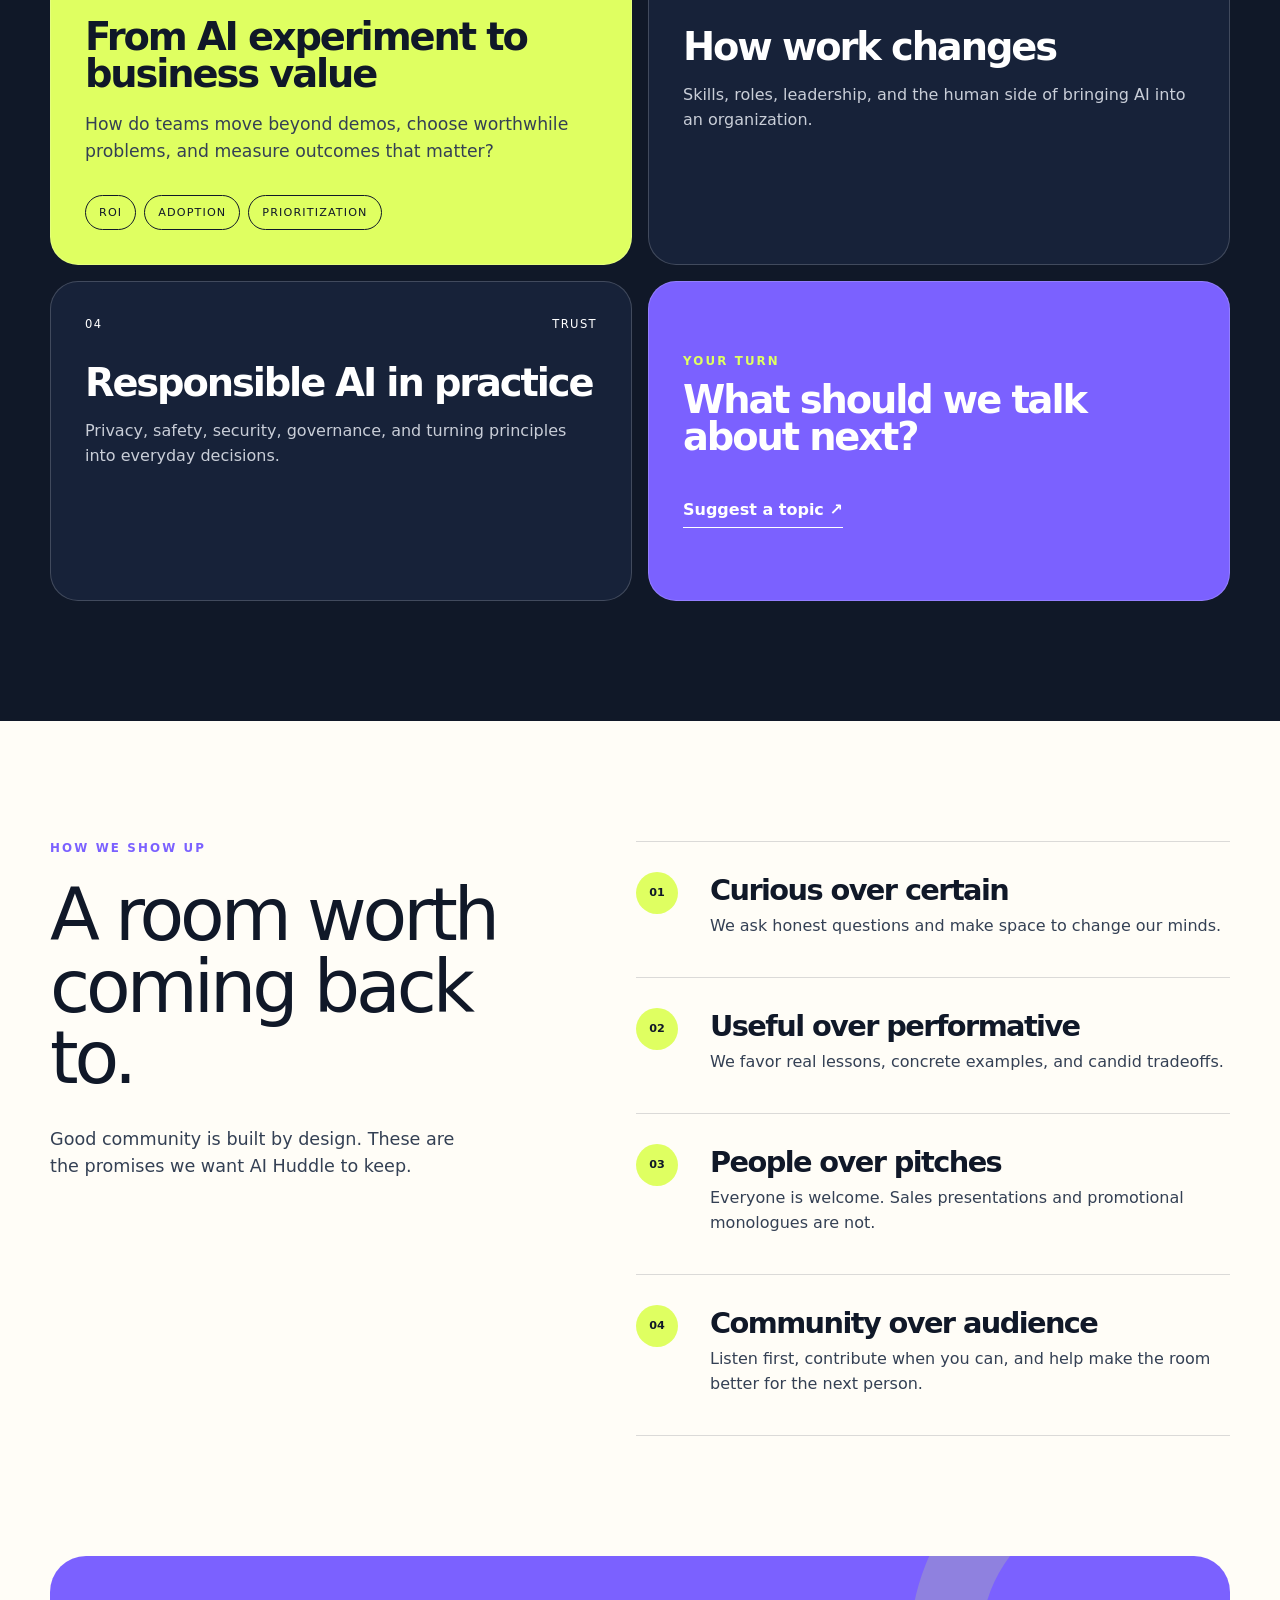
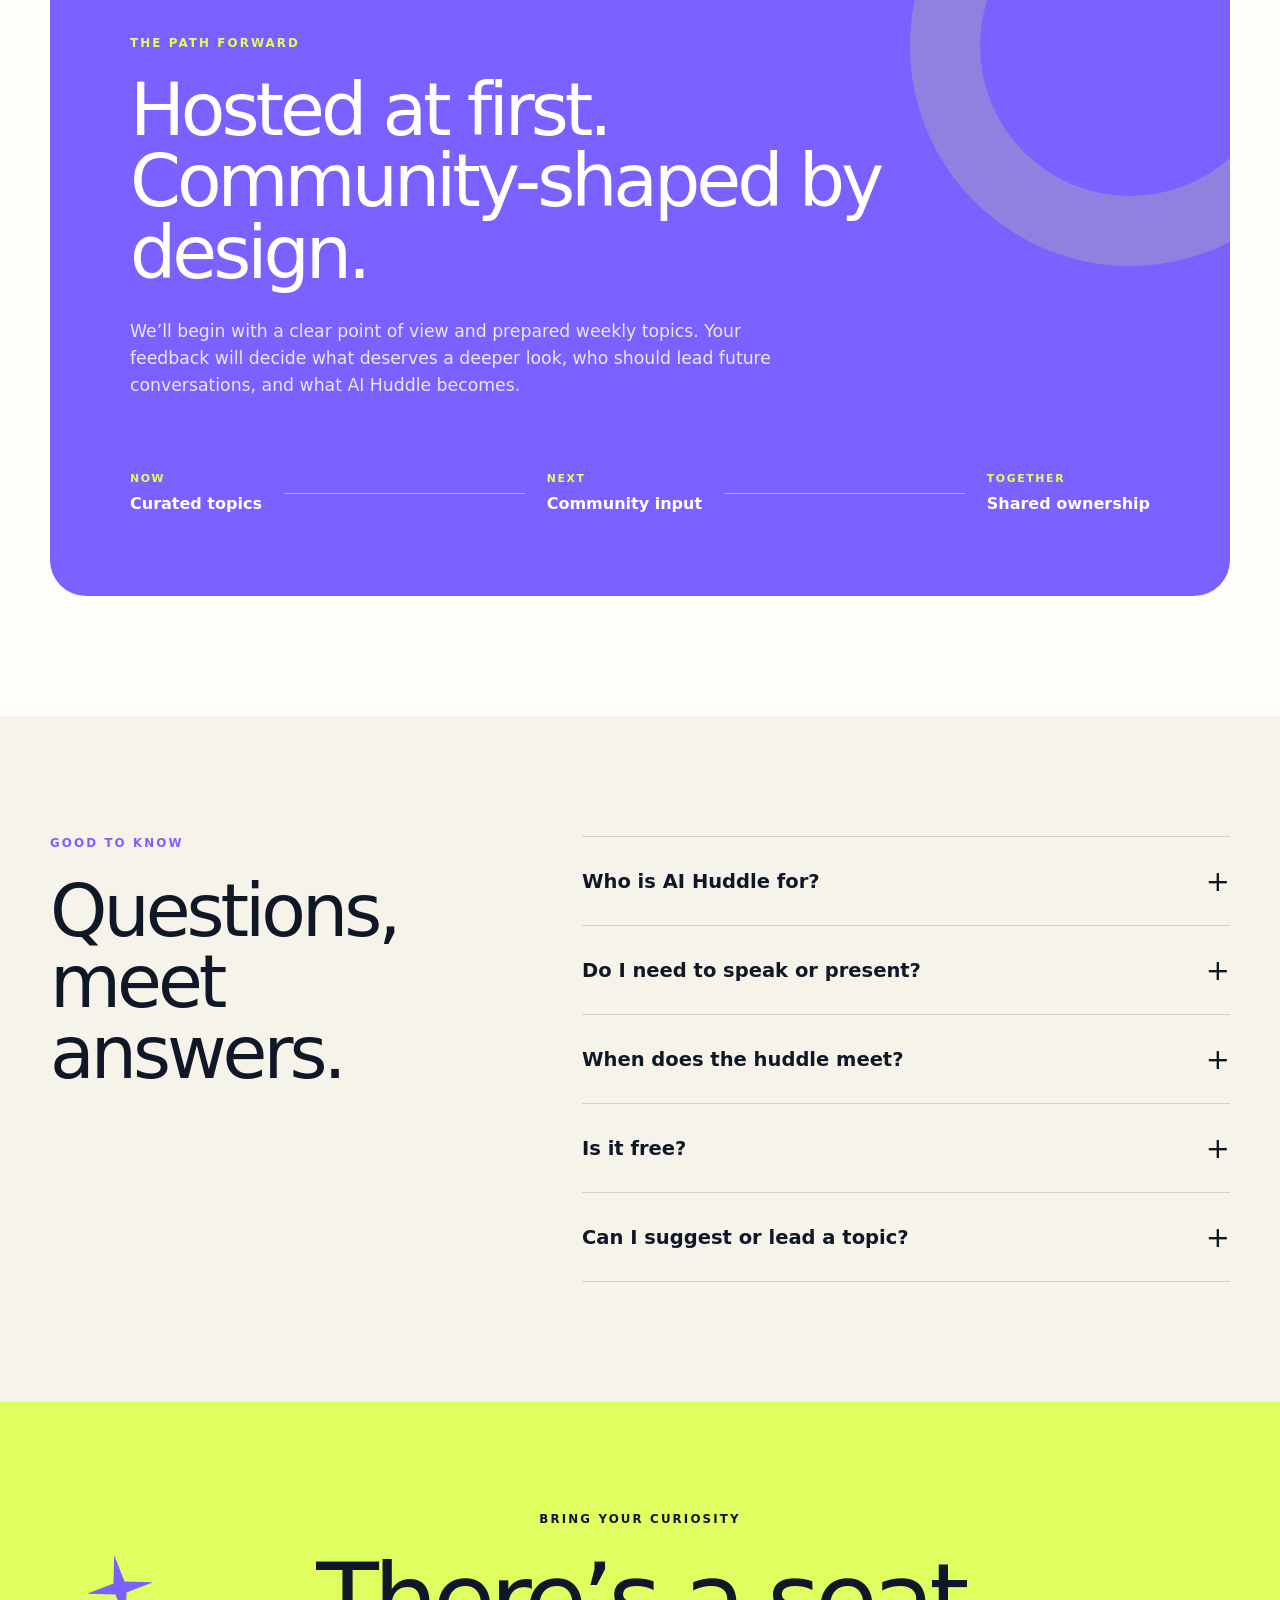
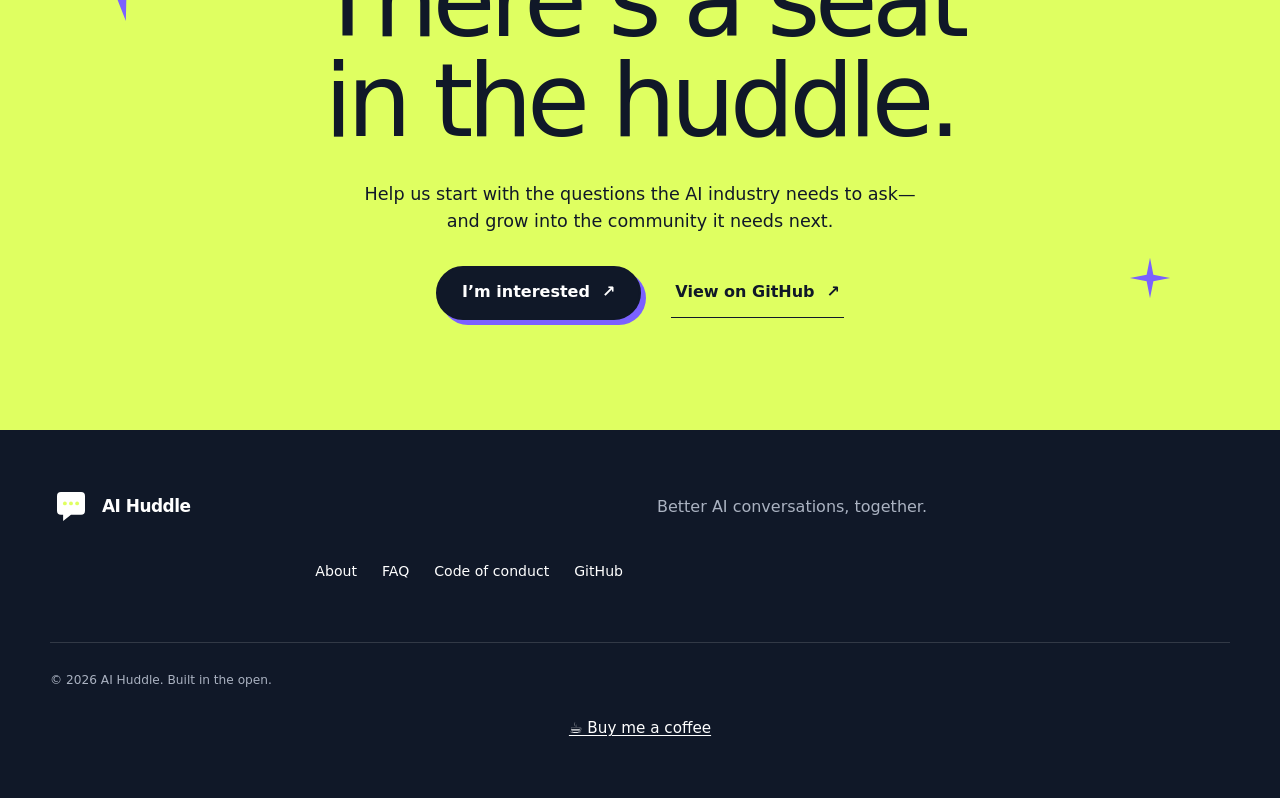
==== commit 04f3397b: "Add Buy Me a Coffee support link" ====
--- a/index.html
+++ b/index.html
@@ -264,6 +264,10 @@
       </nav>
       <p class="copyright">© <span data-year></span> AI Huddle. Built in the open.</p>
     </div>
-  </footer>
+  
+    <p style="margin: 1rem auto; padding: 0.75rem 1rem; text-align: center; font: 0.95rem/1.5 system-ui, sans-serif;">
+      <a href="https://buymeacoffee.com/Caliche" target="_blank" rel="noopener noreferrer" style="color: inherit; text-decoration: underline; text-underline-offset: 0.15em;">☕ Buy me a coffee</a>
+    </p>
+</footer>
 </body>
 </html>
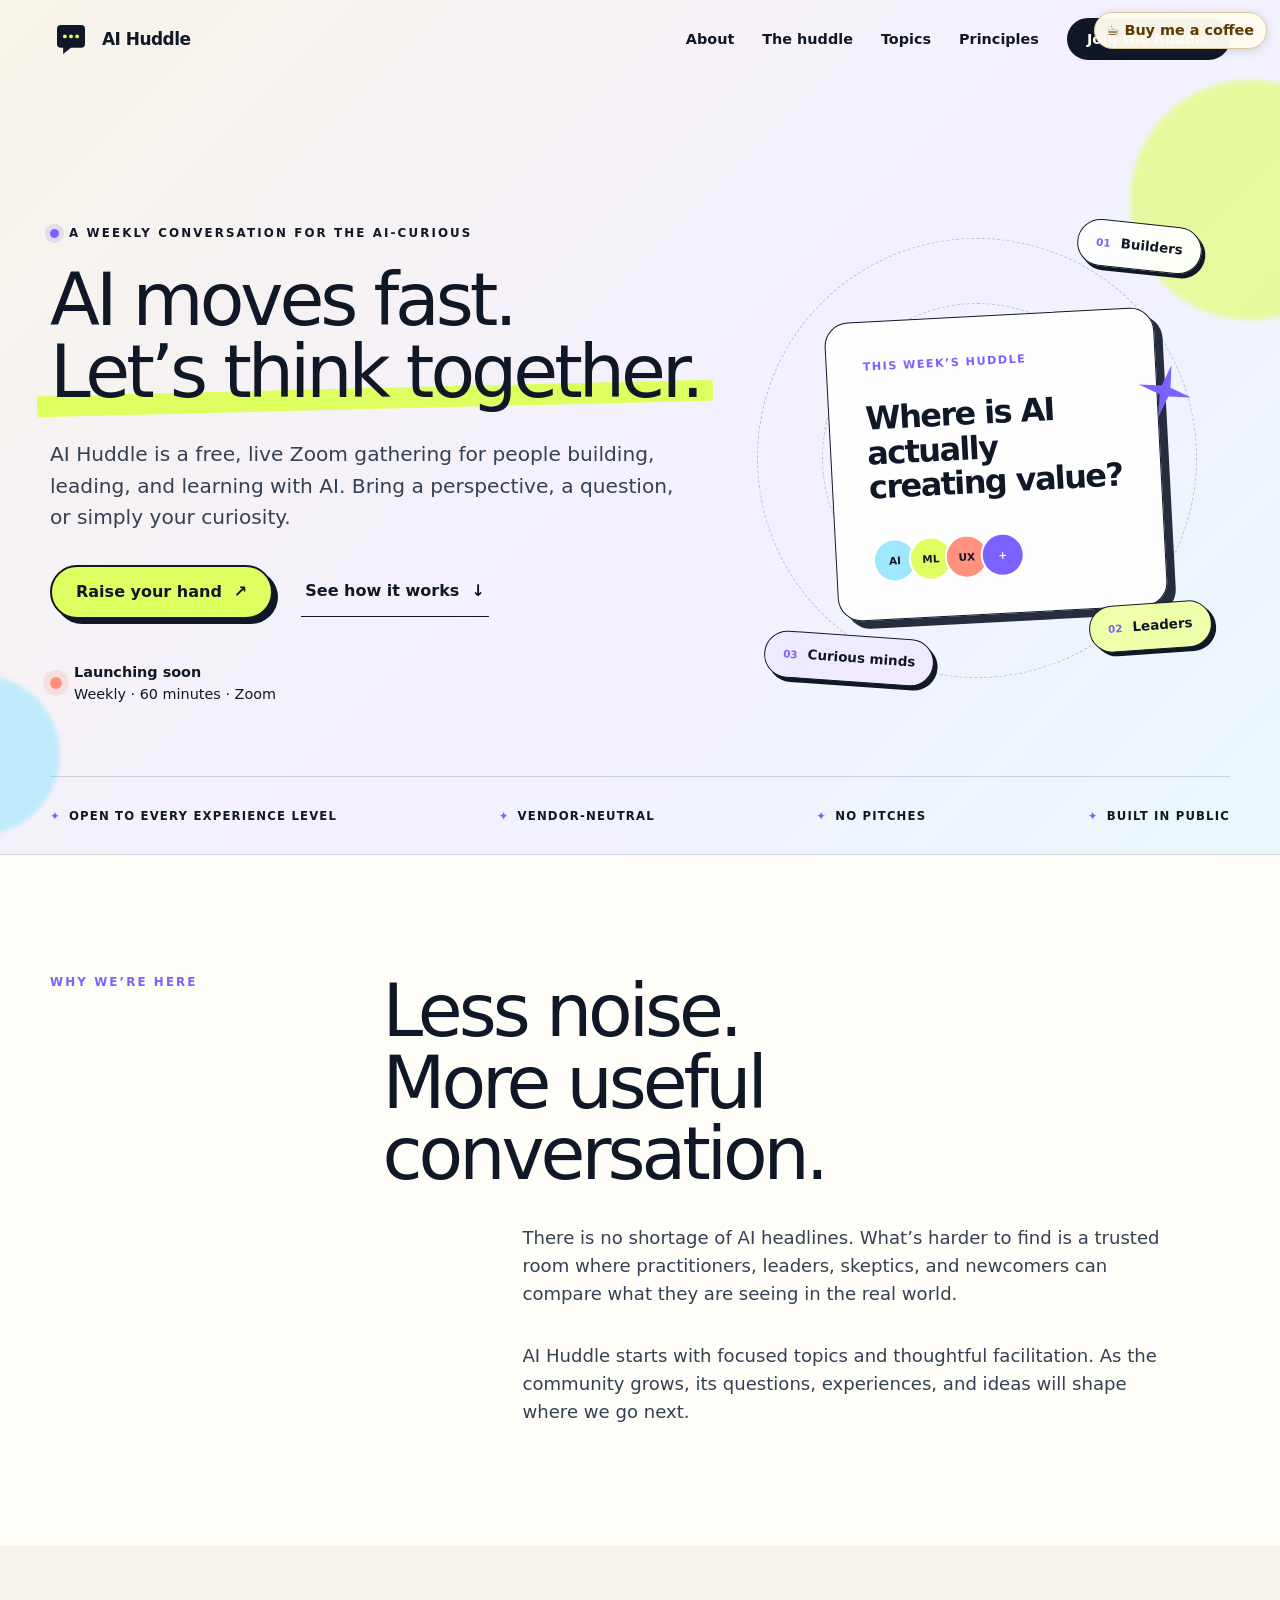
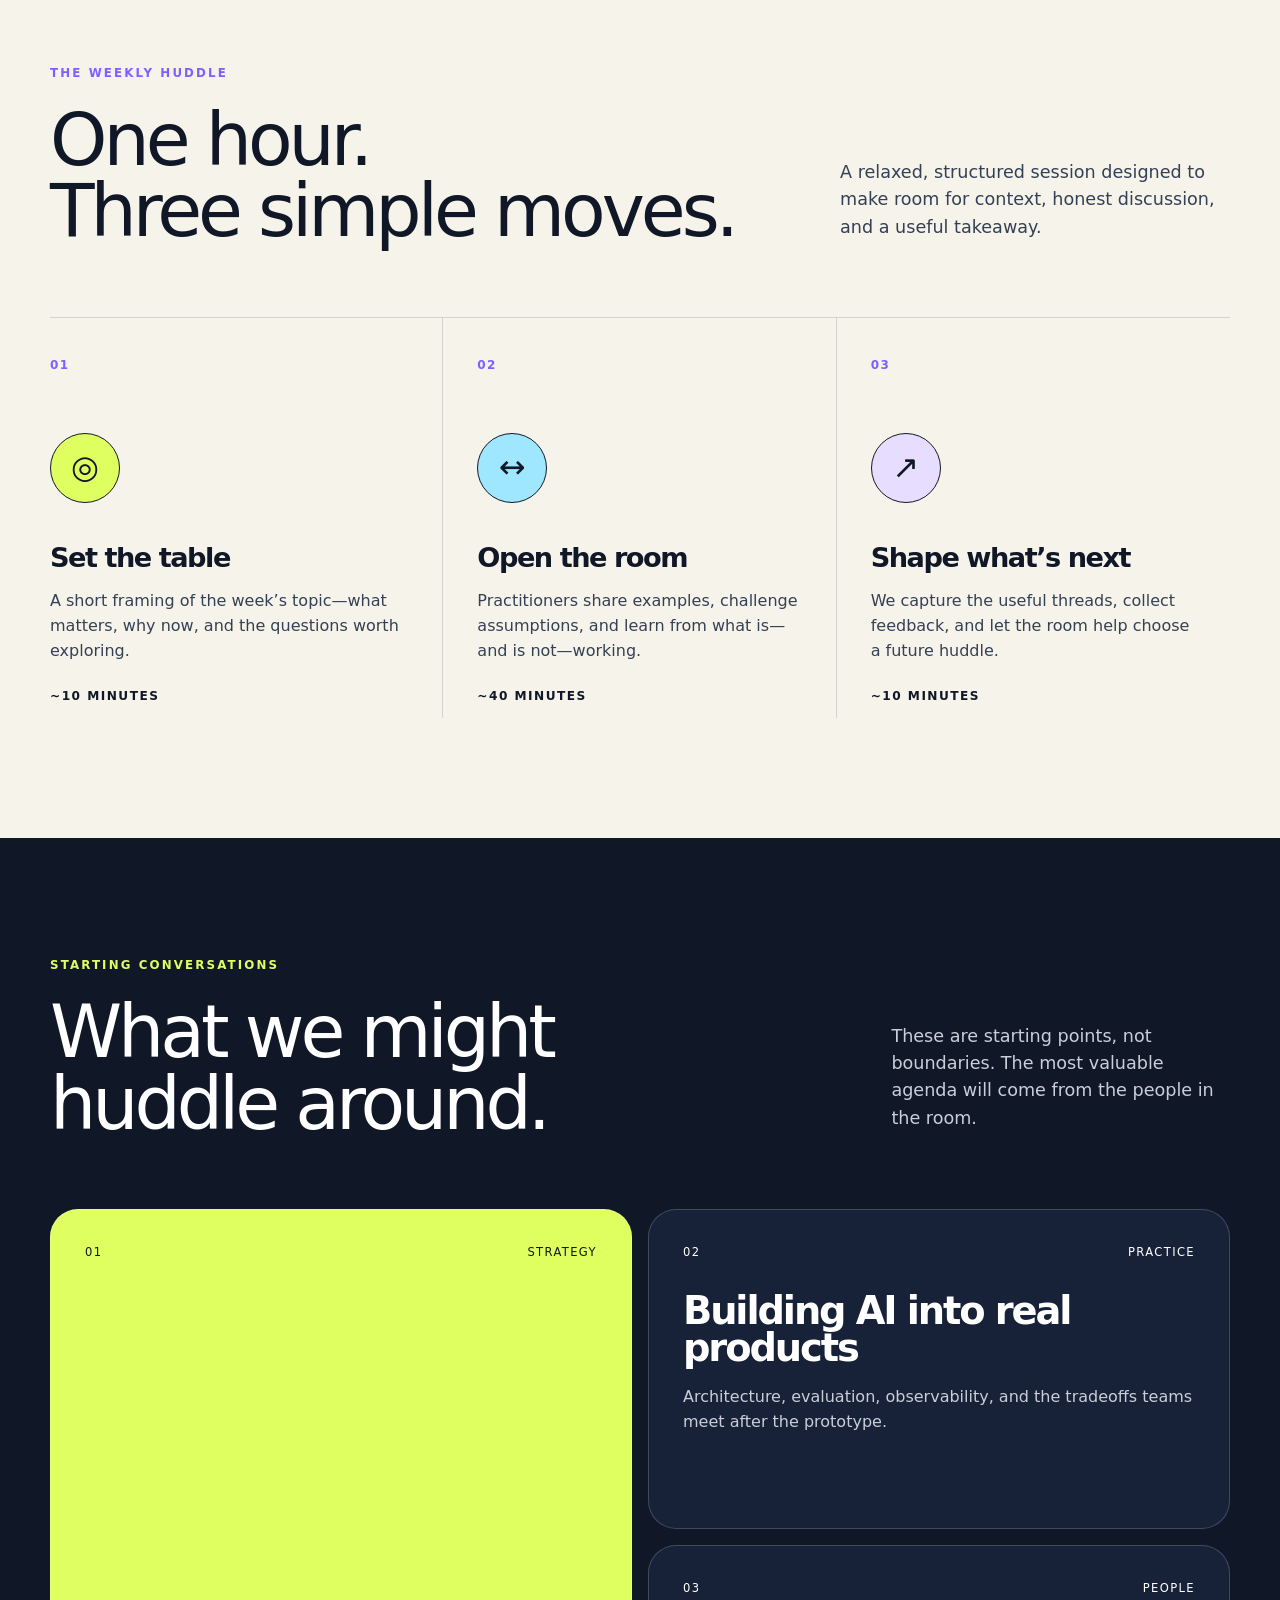
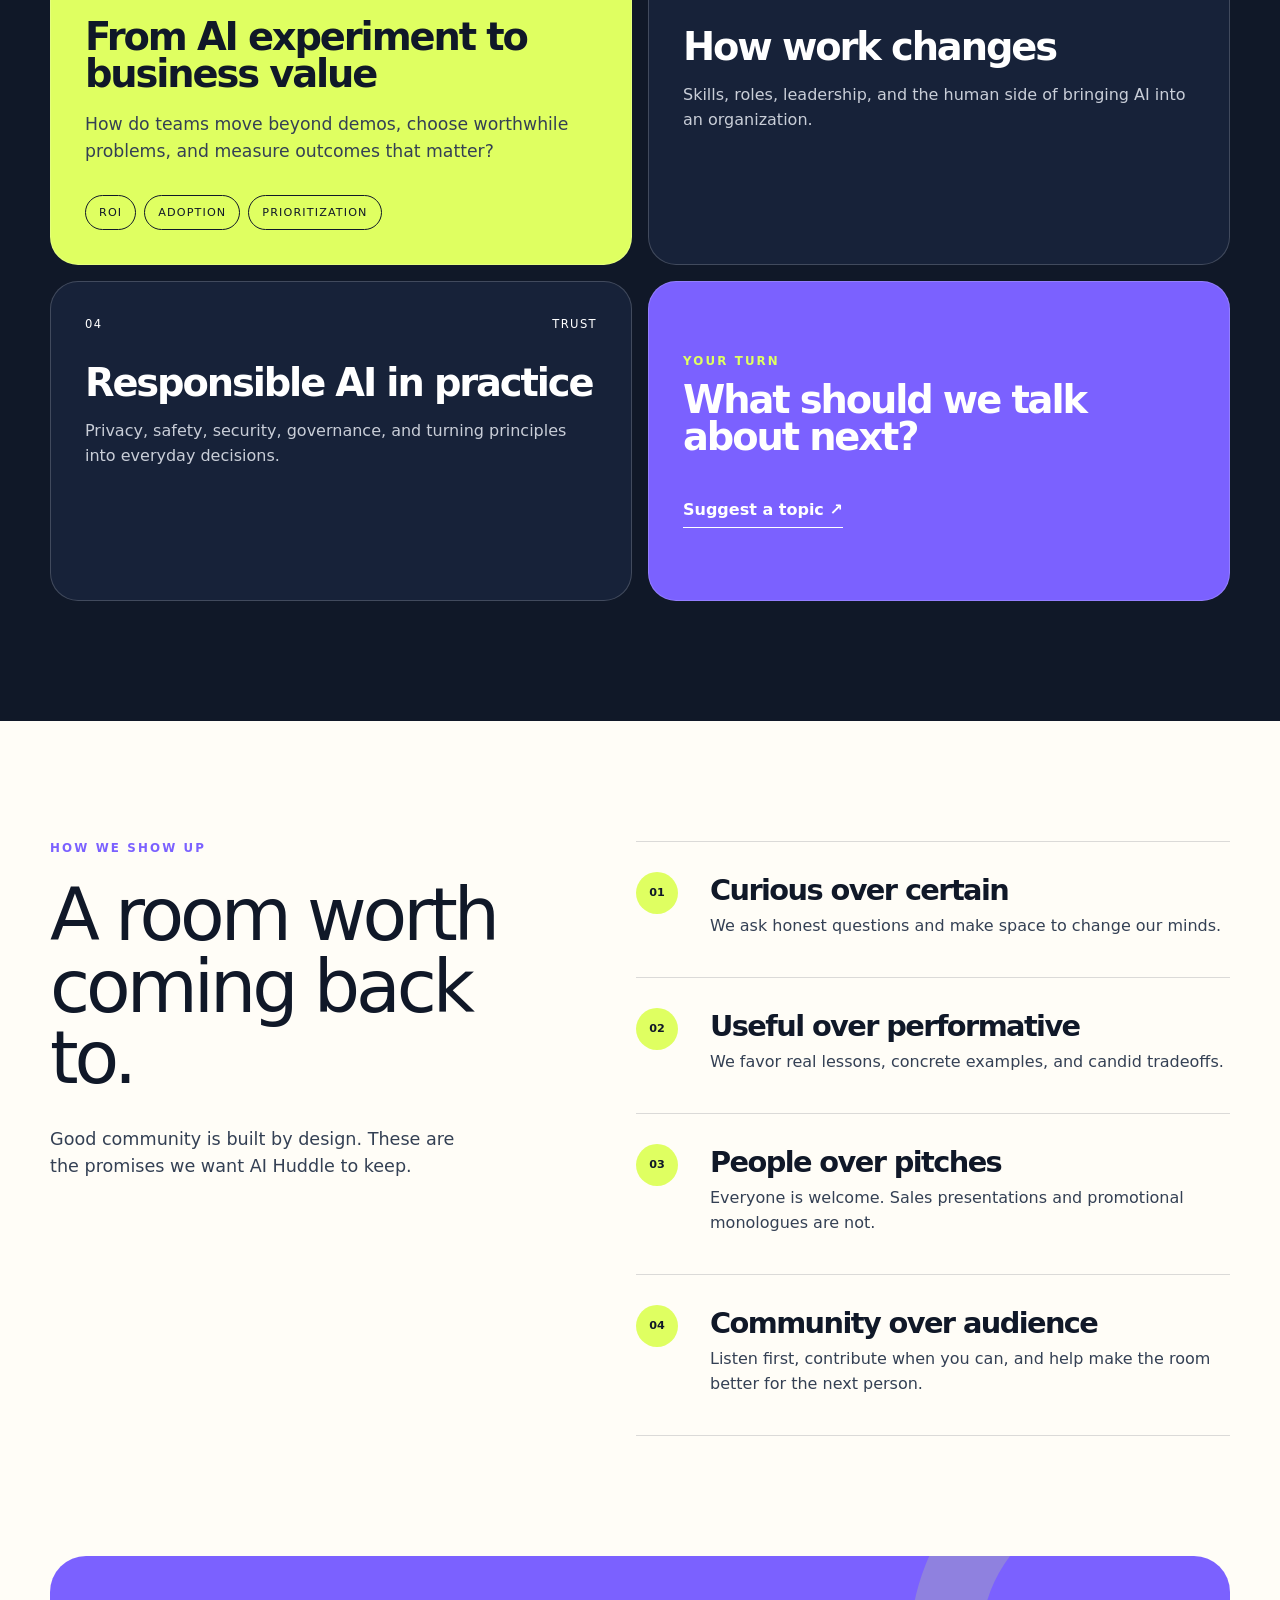
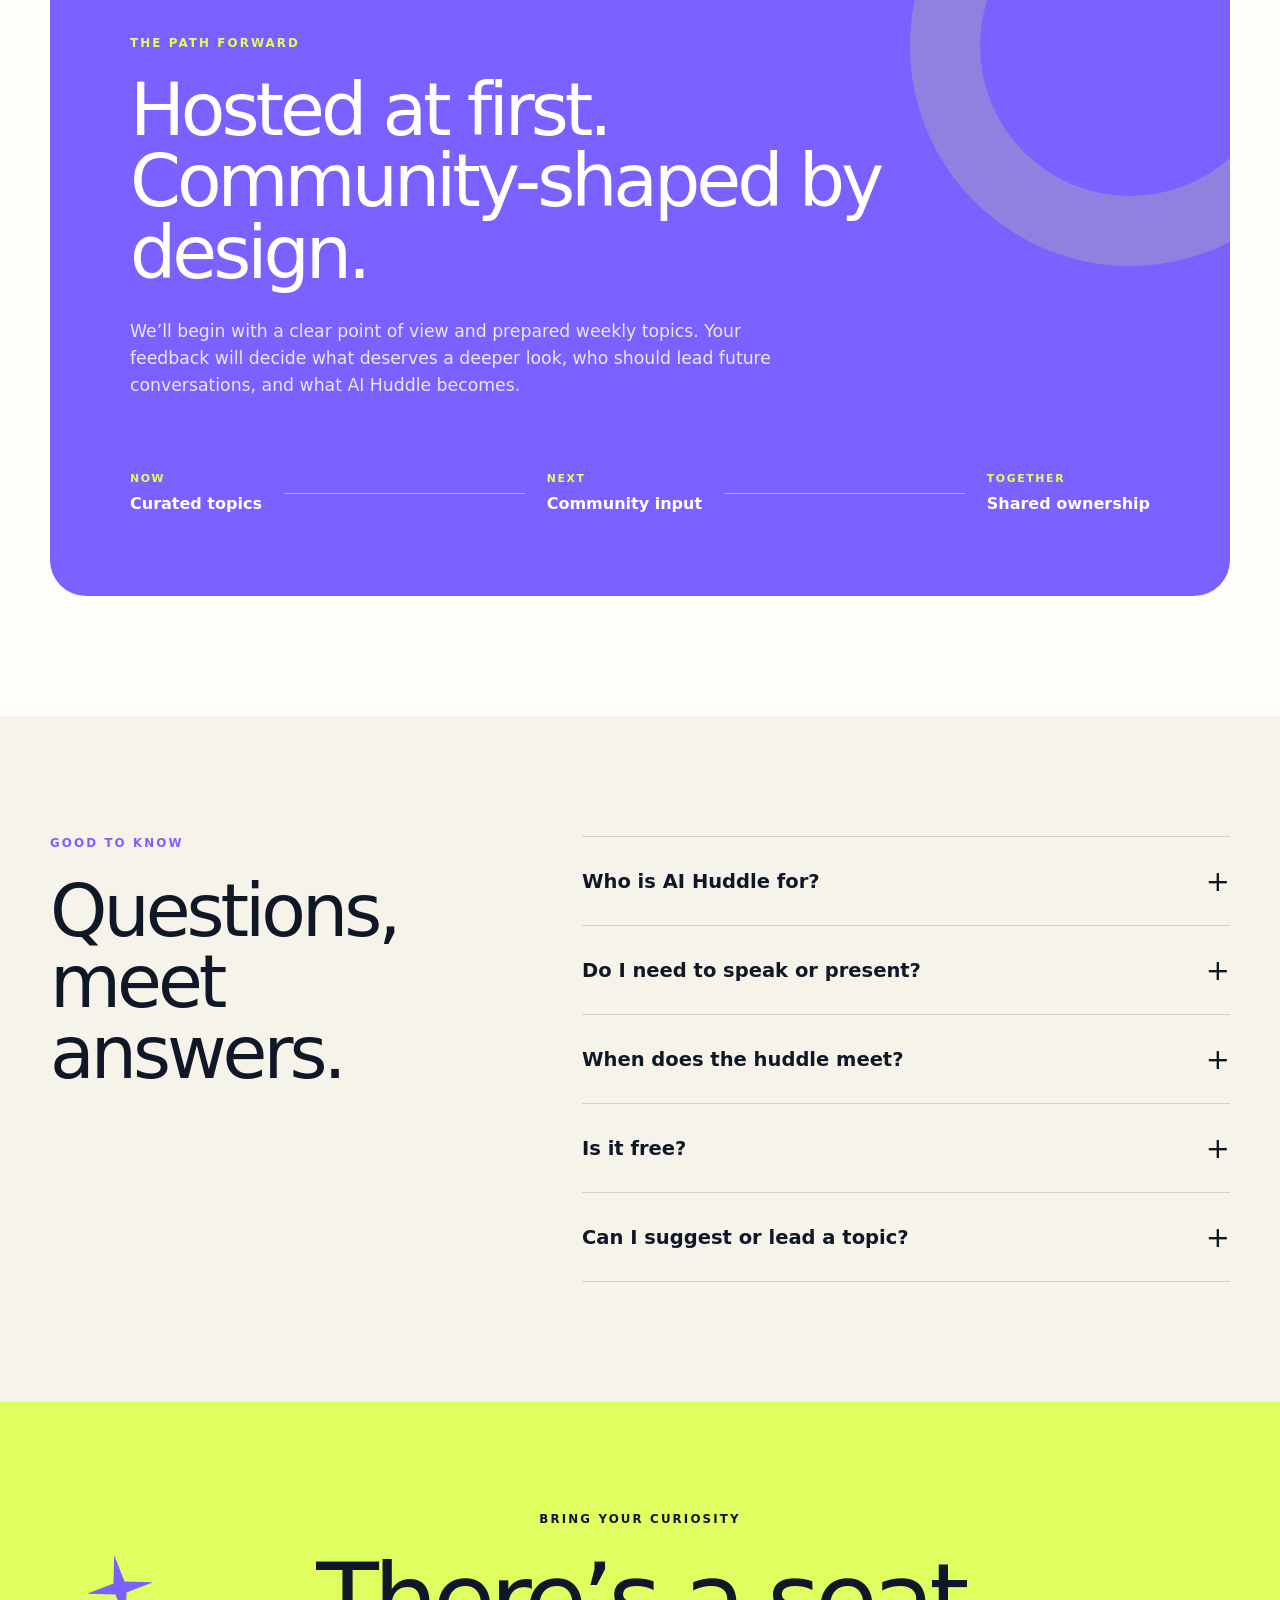
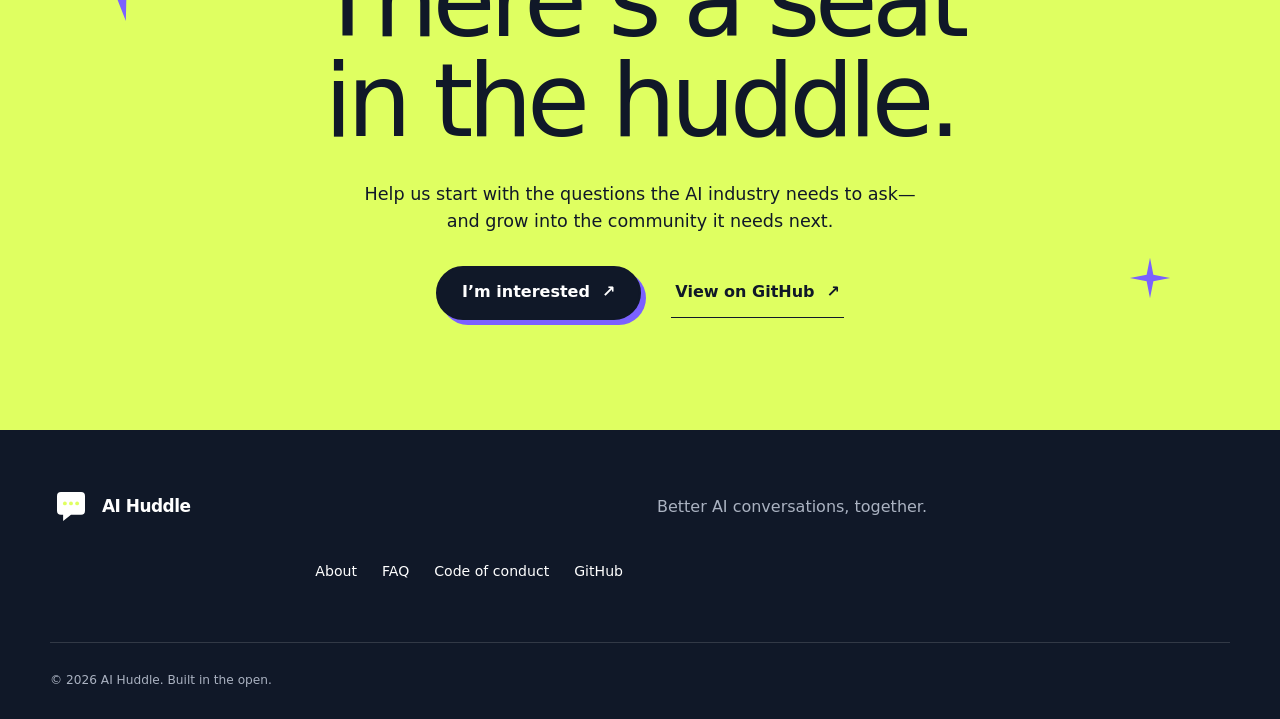
==== commit 02700a64: "Move Buy Me a Coffee link to page header" ====
--- a/index.html
+++ b/index.html
@@ -14,6 +14,16 @@
   <link rel="icon" href="assets/favicon.svg" type="image/svg+xml">
   <link rel="stylesheet" href="styles.css">
   <script defer src="script.js"></script>
+    <style id="bmc-support-style">
+      .bmc-support {
+        position: fixed; top: 12px; right: 12px; z-index: 10000; margin: 0; padding: 8px 12px;
+        border: 1px solid #d8c69f; border-radius: 999px; background: rgba(255, 251, 240, 0.97);
+        box-shadow: 0 2px 10px rgba(23, 32, 38, 0.16); font: 600 0.9rem/1.3 system-ui, sans-serif;
+      }
+      .bmc-support a { color: #5b3a06; text-decoration: none; white-space: nowrap; }
+      .bmc-support a:hover, .bmc-support a:focus-visible { text-decoration: underline; }
+      @media (max-width: 520px) { .bmc-support { left: 50%; right: auto; transform: translateX(-50%); } }
+    </style>
 </head>
 <body>
   <a class="skip-link" href="#main">Skip to content</a>
@@ -265,9 +275,7 @@
       <p class="copyright">© <span data-year></span> AI Huddle. Built in the open.</p>
     </div>
   
-    <p style="margin: 1rem auto; padding: 0.75rem 1rem; text-align: center; font: 0.95rem/1.5 system-ui, sans-serif;">
-      <a href="https://buymeacoffee.com/Caliche" target="_blank" rel="noopener noreferrer" style="color: inherit; text-decoration: underline; text-underline-offset: 0.15em;">☕ Buy me a coffee</a>
-    </p>
+    <p class="bmc-support"><a href="https://buymeacoffee.com/Caliche" target="_blank" rel="noopener noreferrer">☕ Buy me a coffee</a></p>
 </footer>
 </body>
 </html>
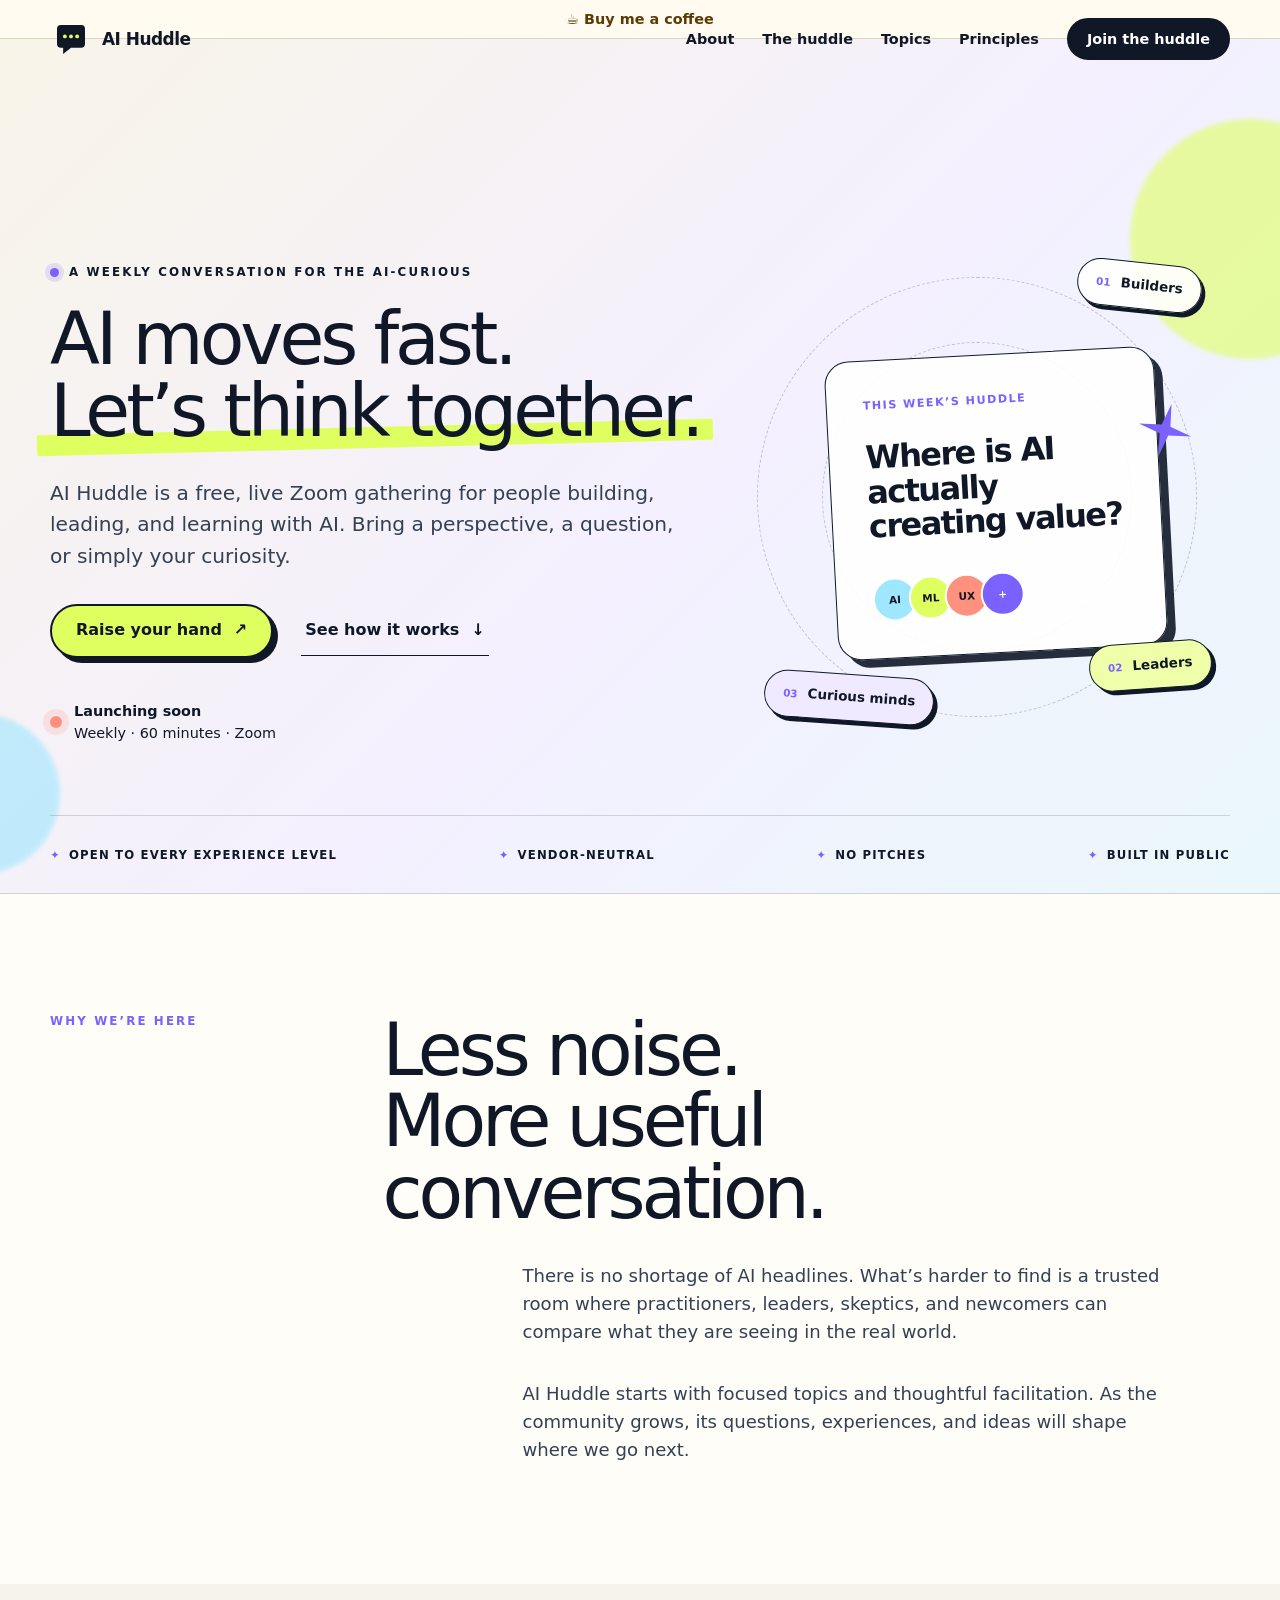
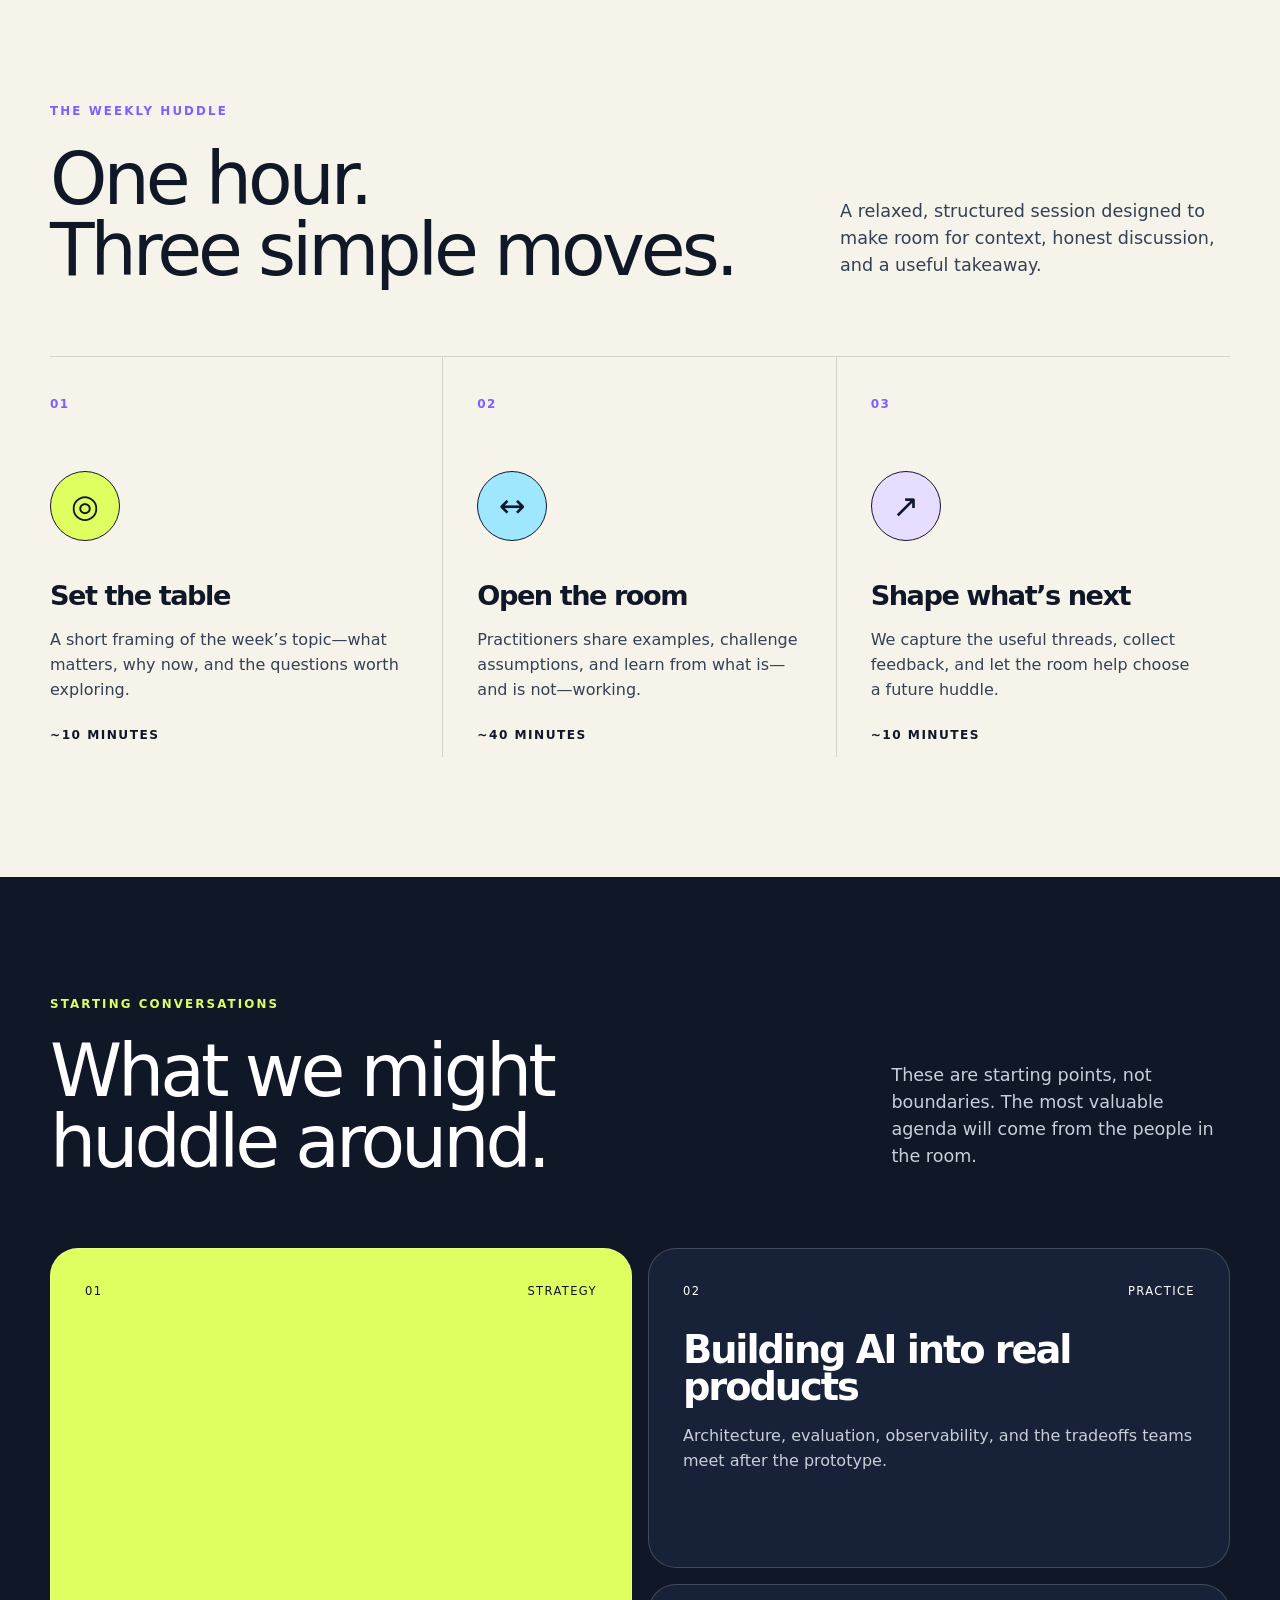
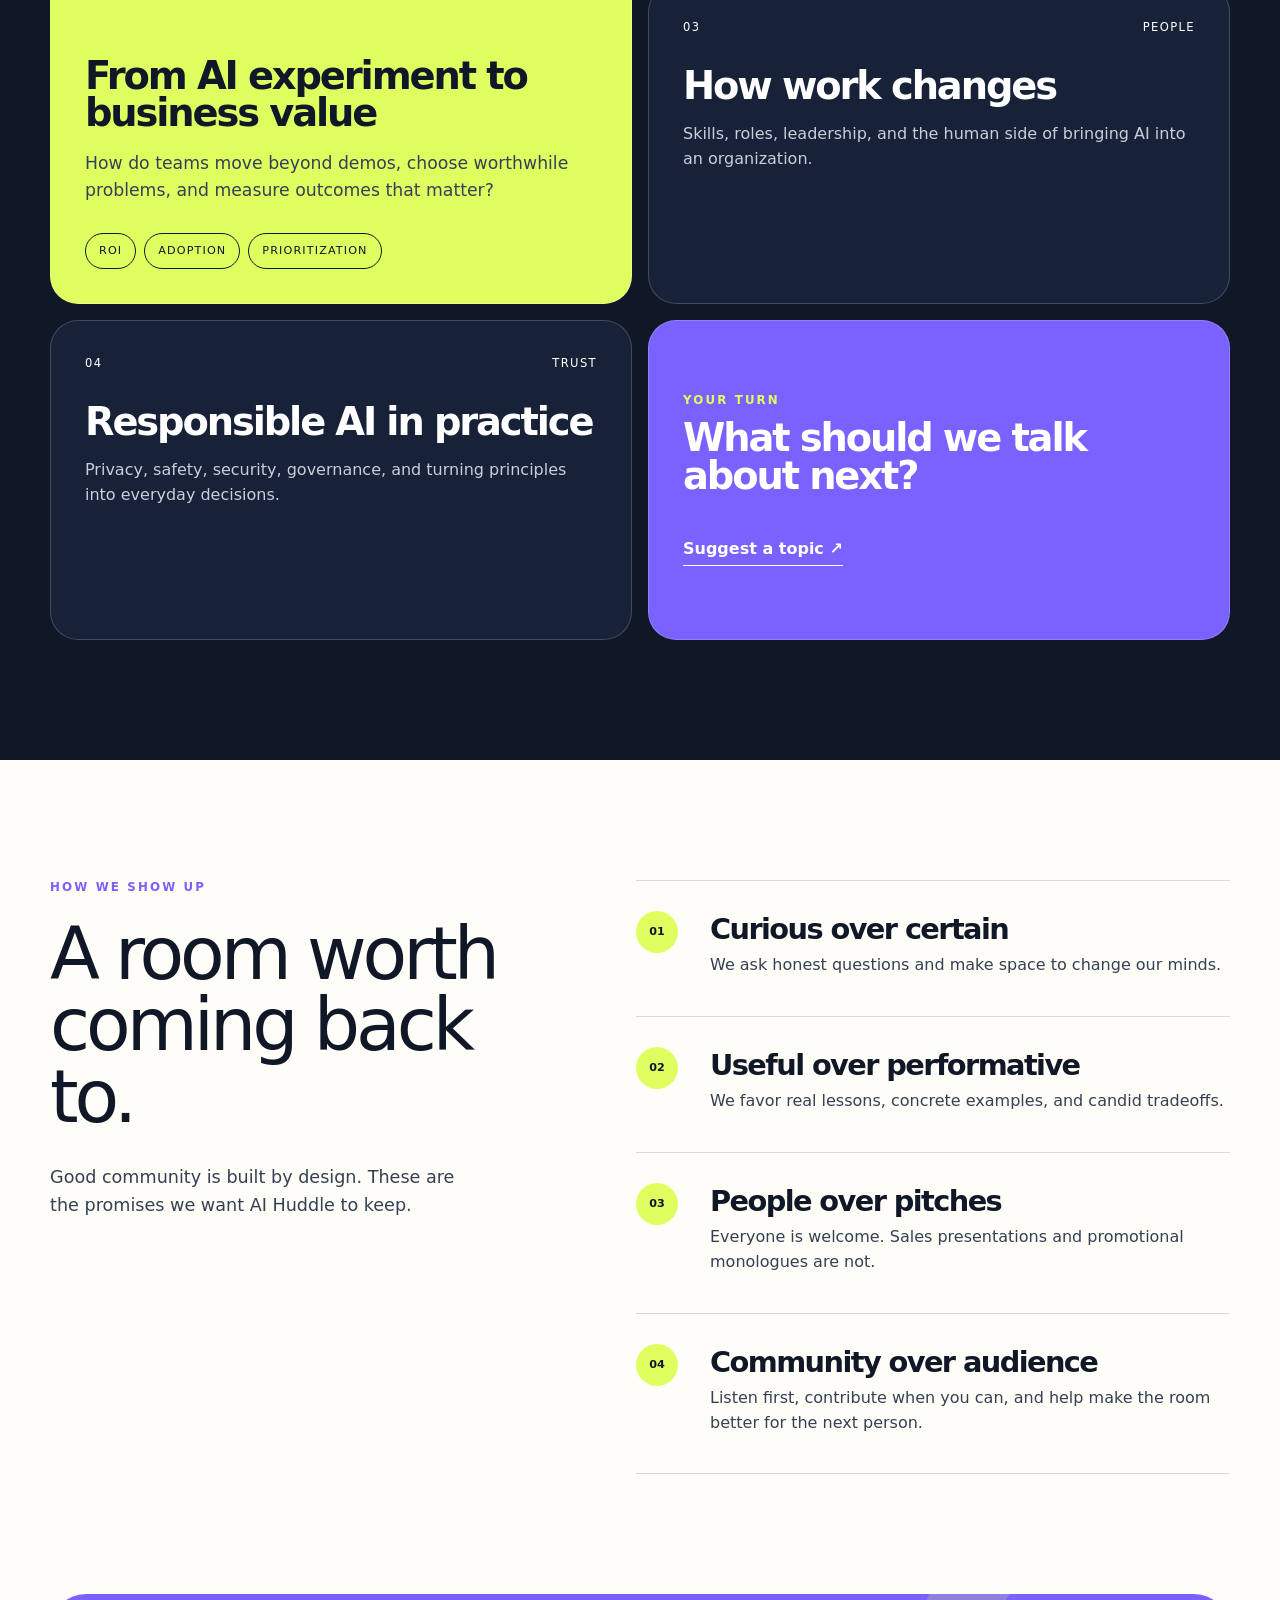
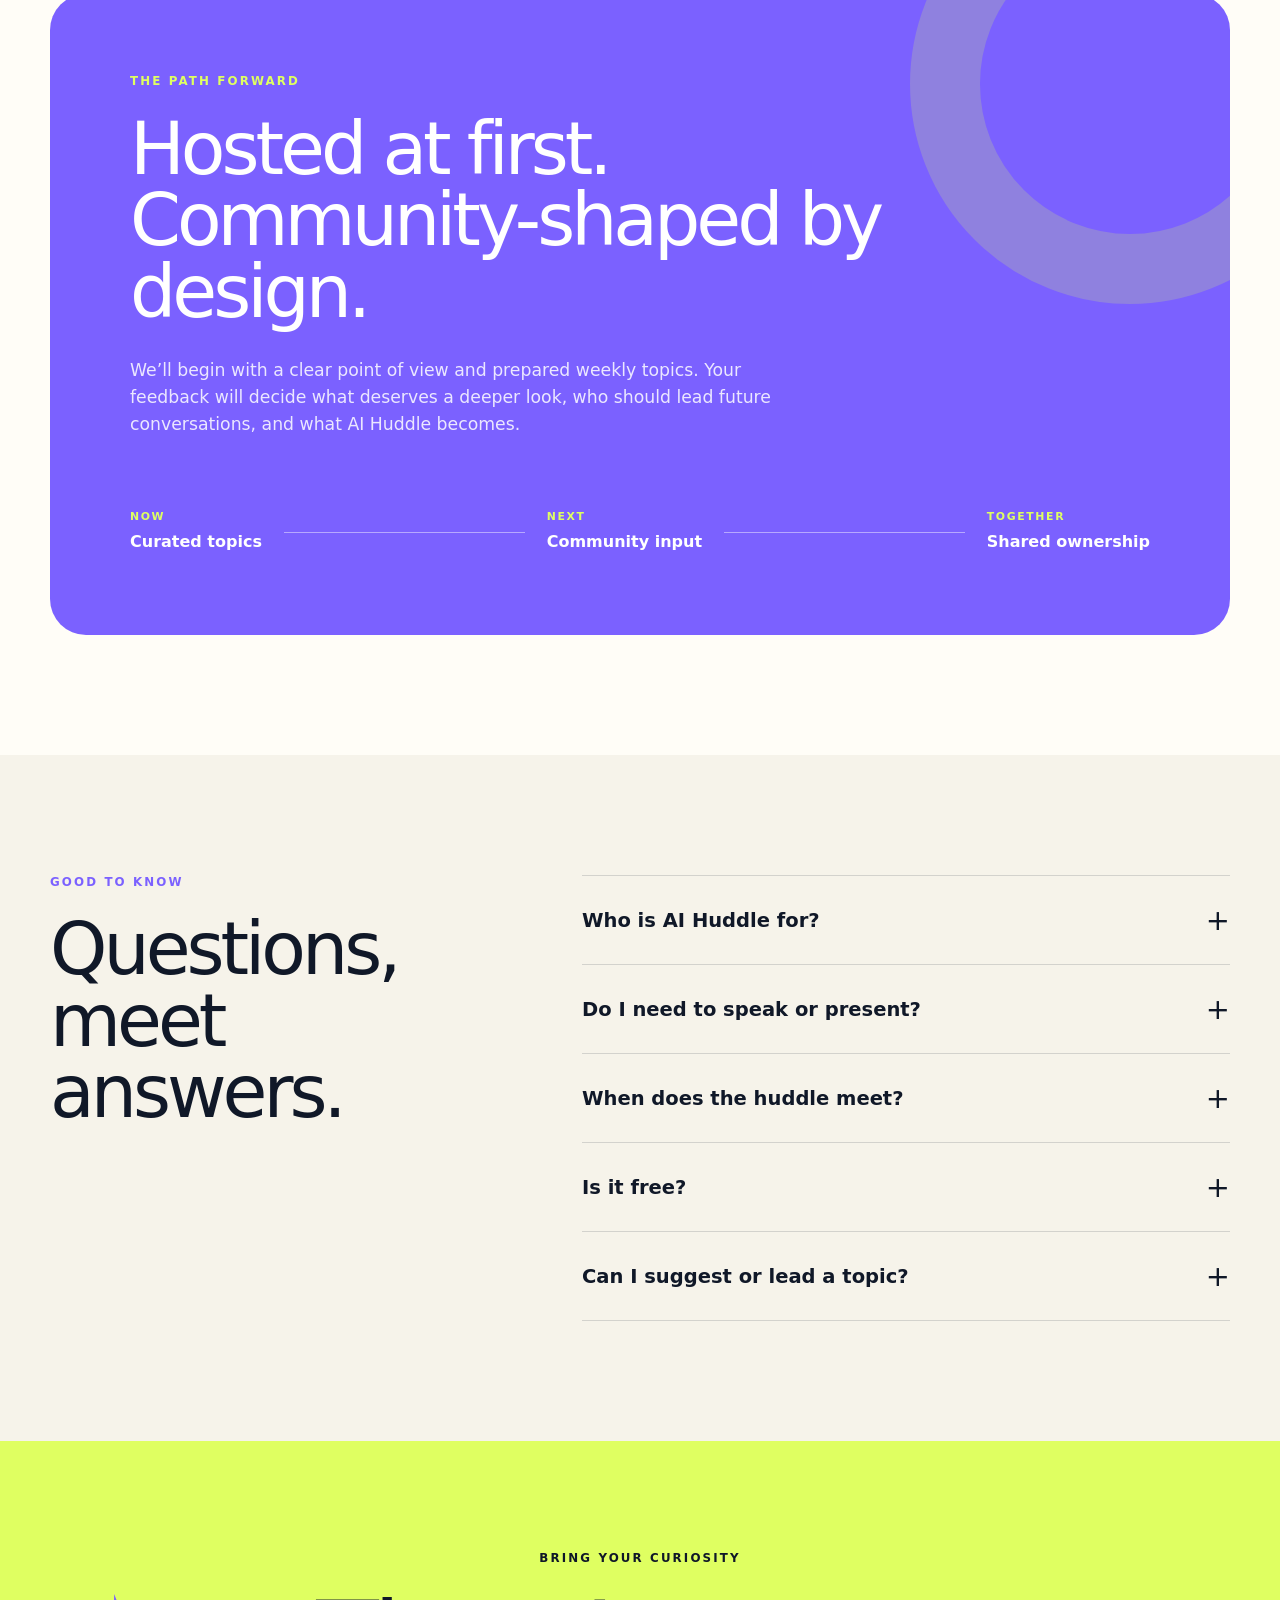
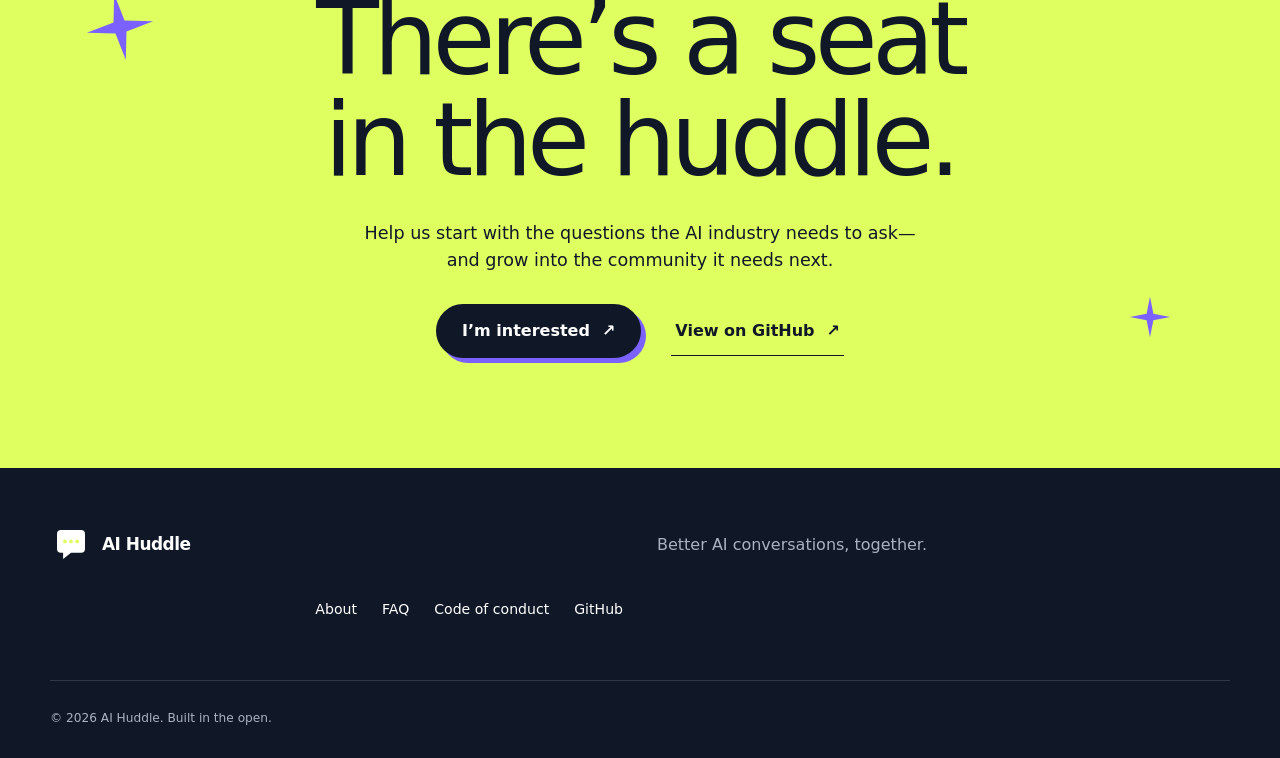
==== commit 975aedad: "Place support link above page content" ====
--- a/index.html
+++ b/index.html
@@ -14,18 +14,17 @@
   <link rel="icon" href="assets/favicon.svg" type="image/svg+xml">
   <link rel="stylesheet" href="styles.css">
   <script defer src="script.js"></script>
+
     <style id="bmc-support-style">
-      .bmc-support {
-        position: fixed; top: 12px; right: 12px; z-index: 10000; margin: 0; padding: 8px 12px;
-        border: 1px solid #d8c69f; border-radius: 999px; background: rgba(255, 251, 240, 0.97);
-        box-shadow: 0 2px 10px rgba(23, 32, 38, 0.16); font: 600 0.9rem/1.3 system-ui, sans-serif;
-      }
-      .bmc-support a { color: #5b3a06; text-decoration: none; white-space: nowrap; }
-      .bmc-support a:hover, .bmc-support a:focus-visible { text-decoration: underline; }
-      @media (max-width: 520px) { .bmc-support { left: 50%; right: auto; transform: translateX(-50%); } }
+      .bmc-support { display:flex; justify-content:center; align-items:center; box-sizing:border-box; width:100%; margin:0; padding:0.55rem 1rem; border-bottom:1px solid #e0d5bf; background:rgba(255,251,240,.98); color:#5b3a06; text-align:center; font:600 .9rem/1.4 system-ui,sans-serif; }
+      .bmc-support a { color:inherit; text-decoration:none; white-space:nowrap; }
+      .bmc-support a:hover, .bmc-support a:focus-visible { text-decoration:underline; text-underline-offset:.15em; }
+      .bmc-support a:focus-visible { outline:2px solid currentColor; outline-offset:3px; }
     </style>
 </head>
 <body>
+  <div class="bmc-support"><a href="https://buymeacoffee.com/Caliche" target="_blank" rel="noopener noreferrer">☕ Buy me a coffee</a></div>
+
   <a class="skip-link" href="#main">Skip to content</a>
 
   <header class="site-header" data-header>
@@ -274,8 +273,6 @@
       </nav>
       <p class="copyright">© <span data-year></span> AI Huddle. Built in the open.</p>
     </div>
-  
-    <p class="bmc-support"><a href="https://buymeacoffee.com/Caliche" target="_blank" rel="noopener noreferrer">☕ Buy me a coffee</a></p>
 </footer>
 </body>
 </html>
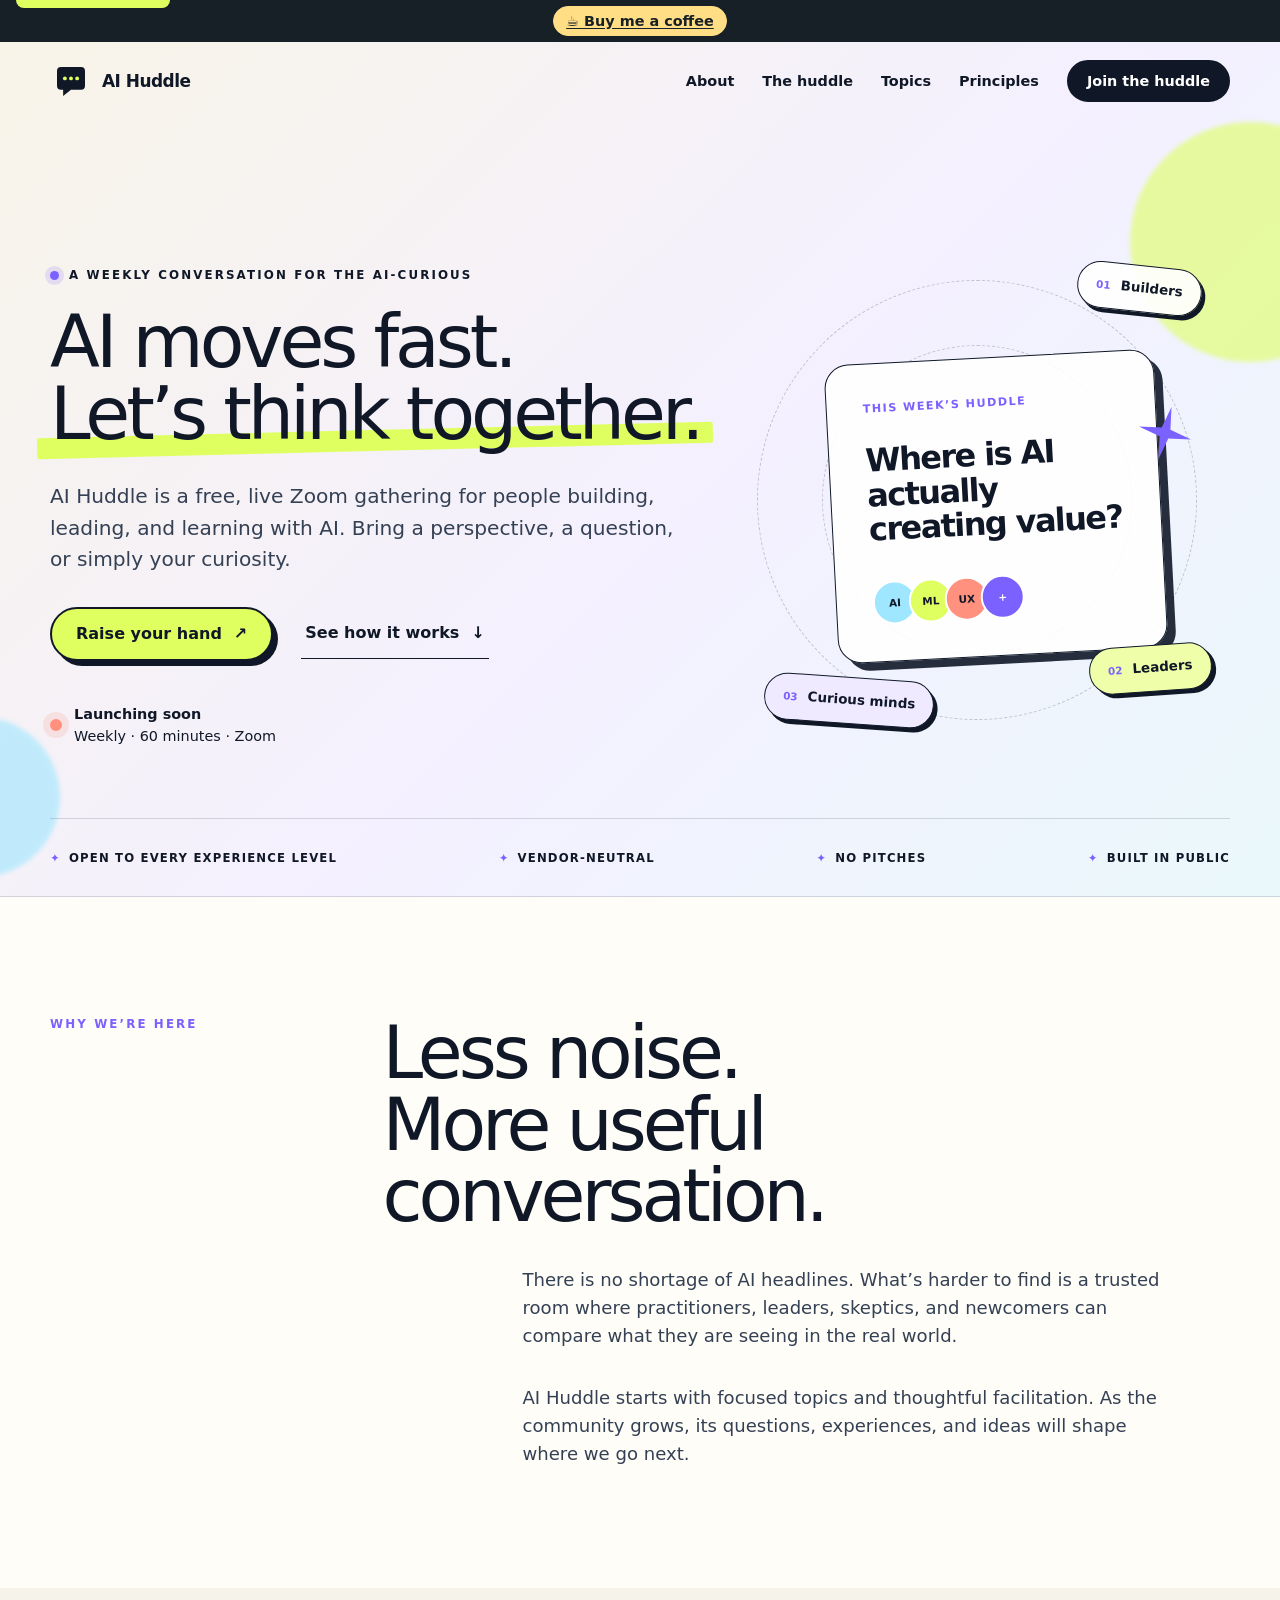
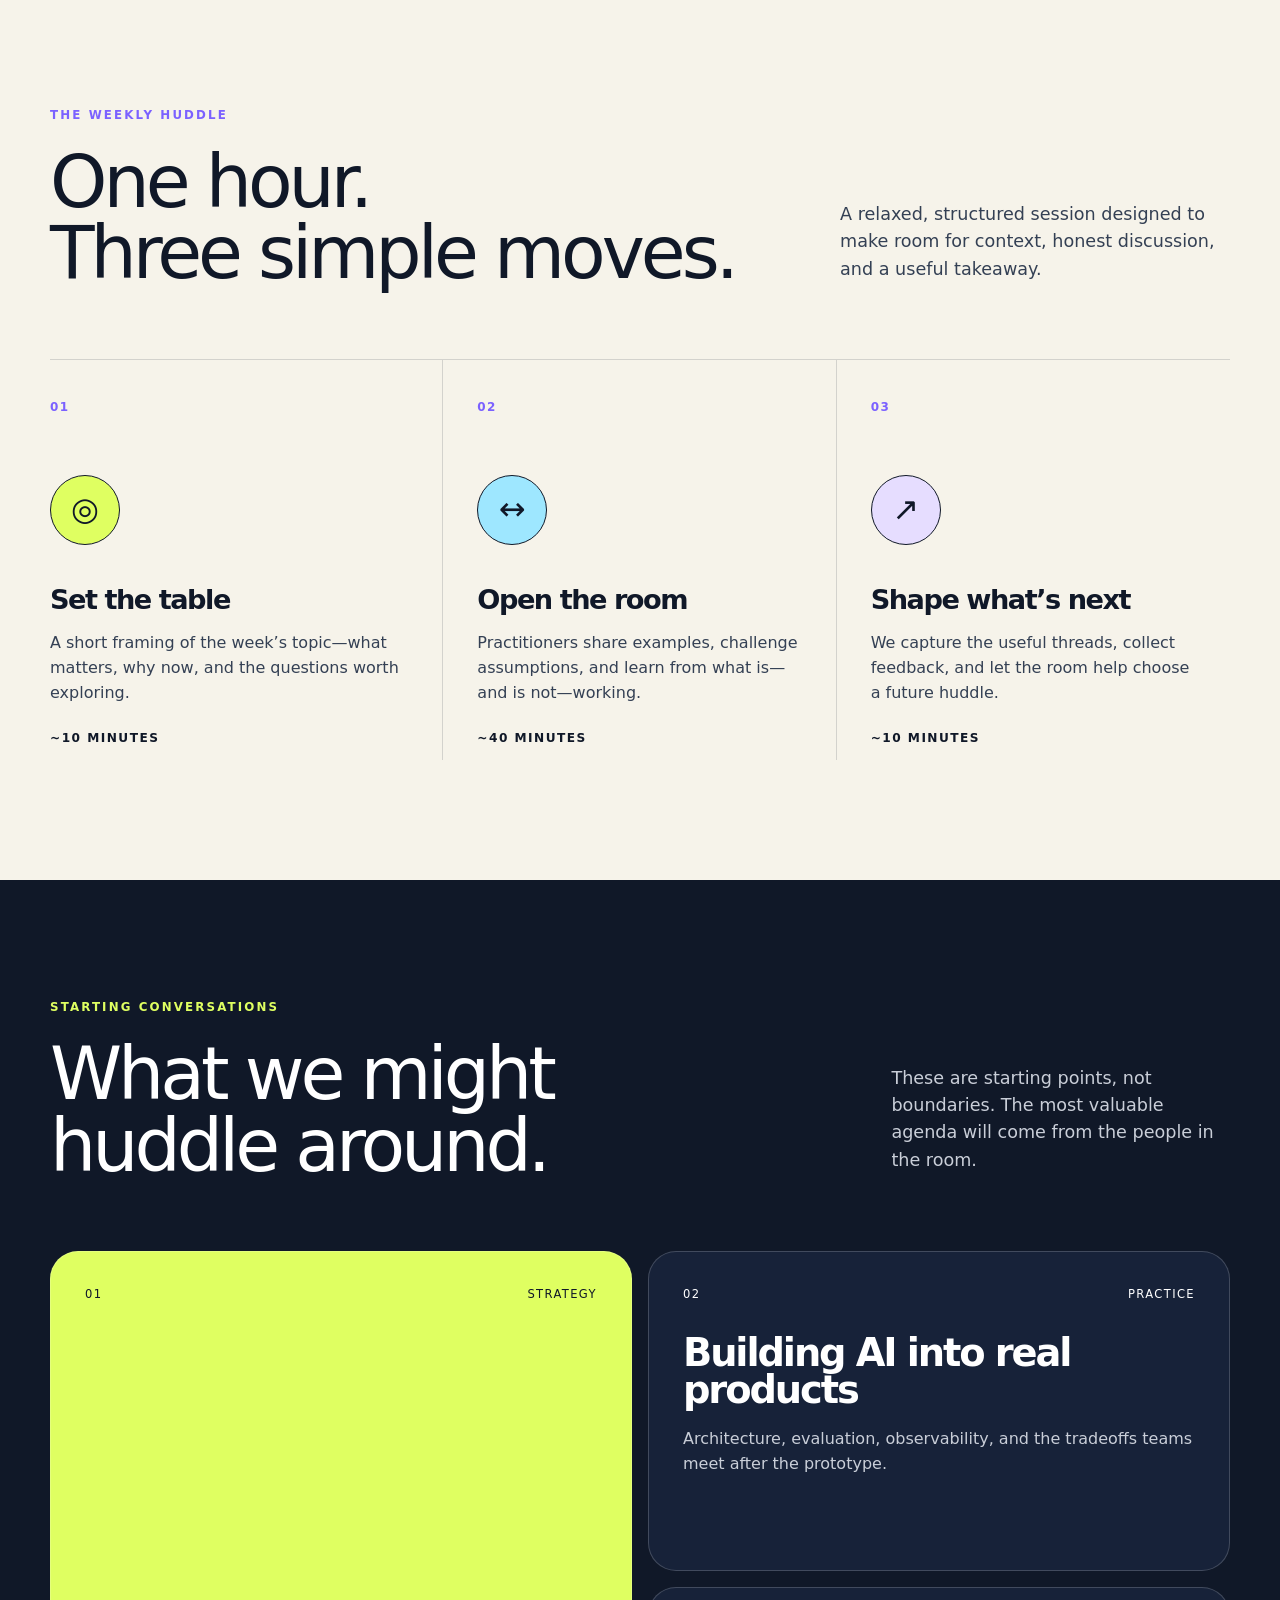
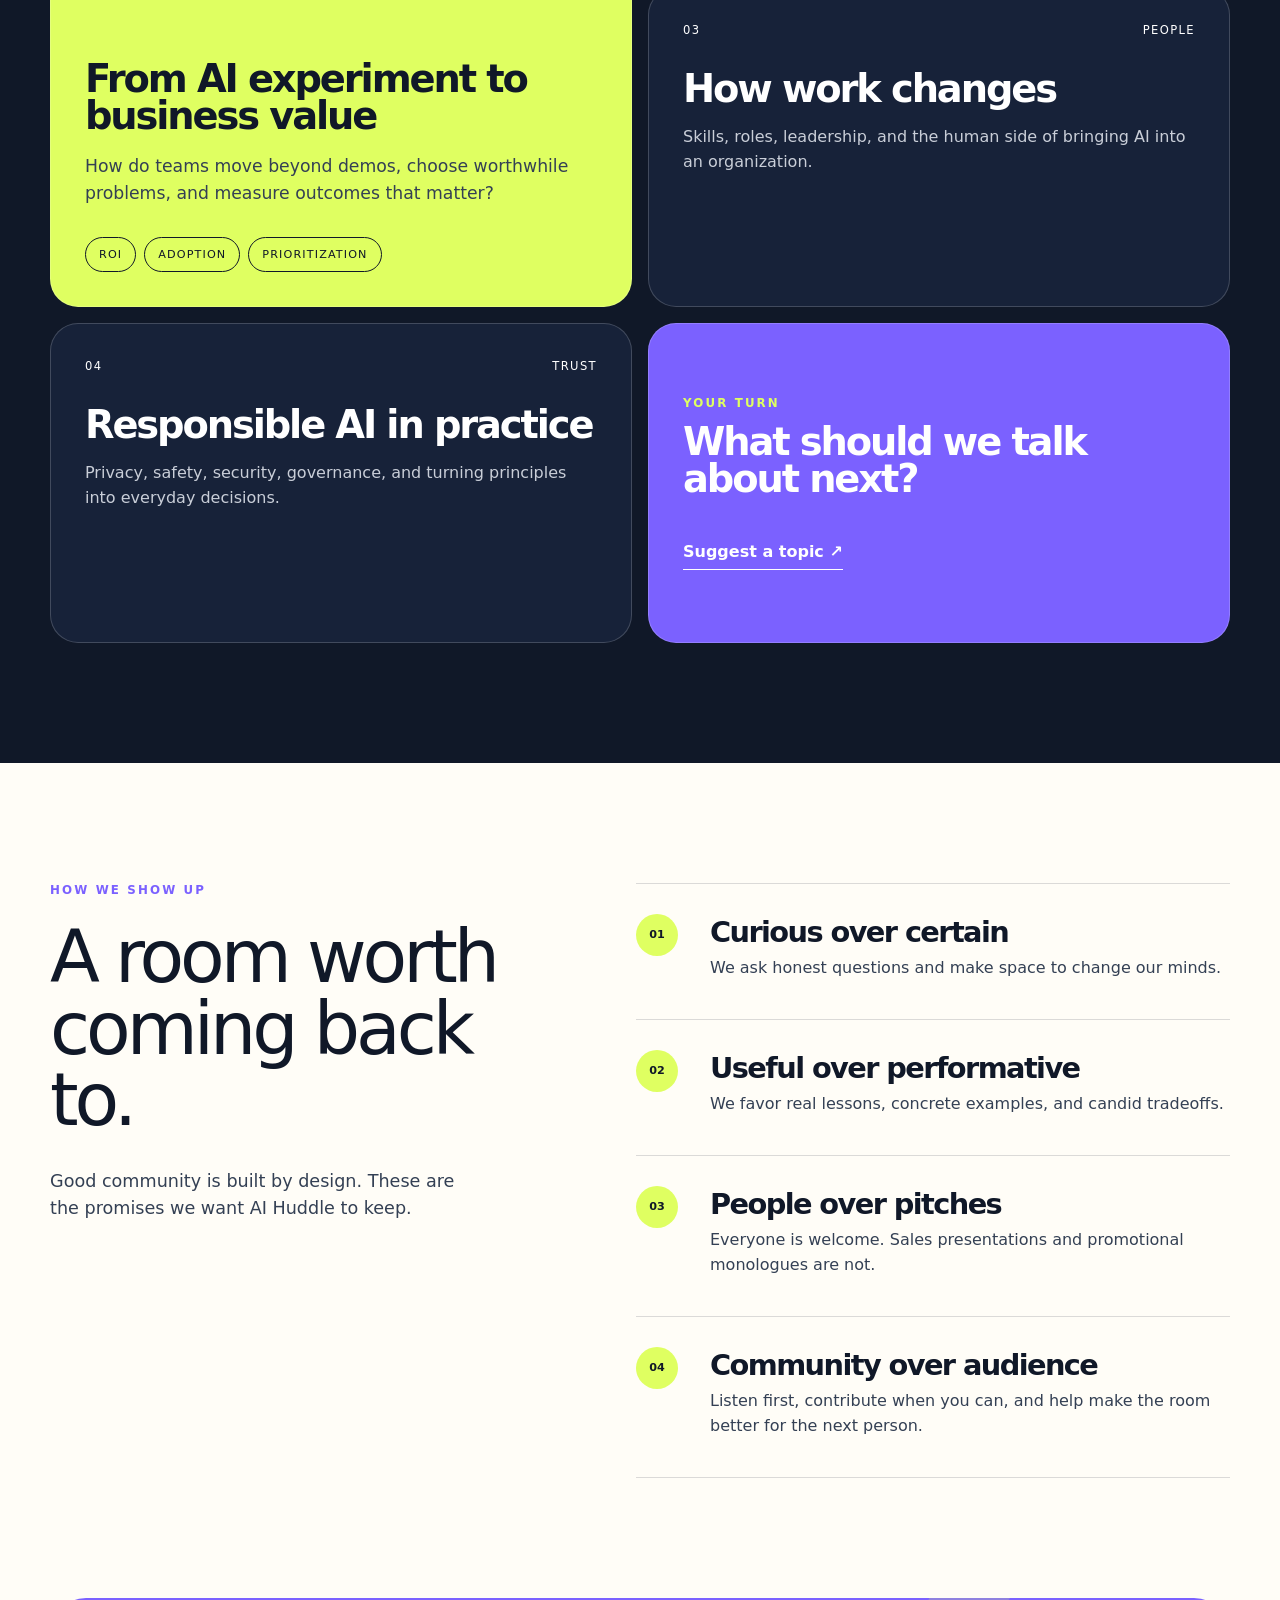
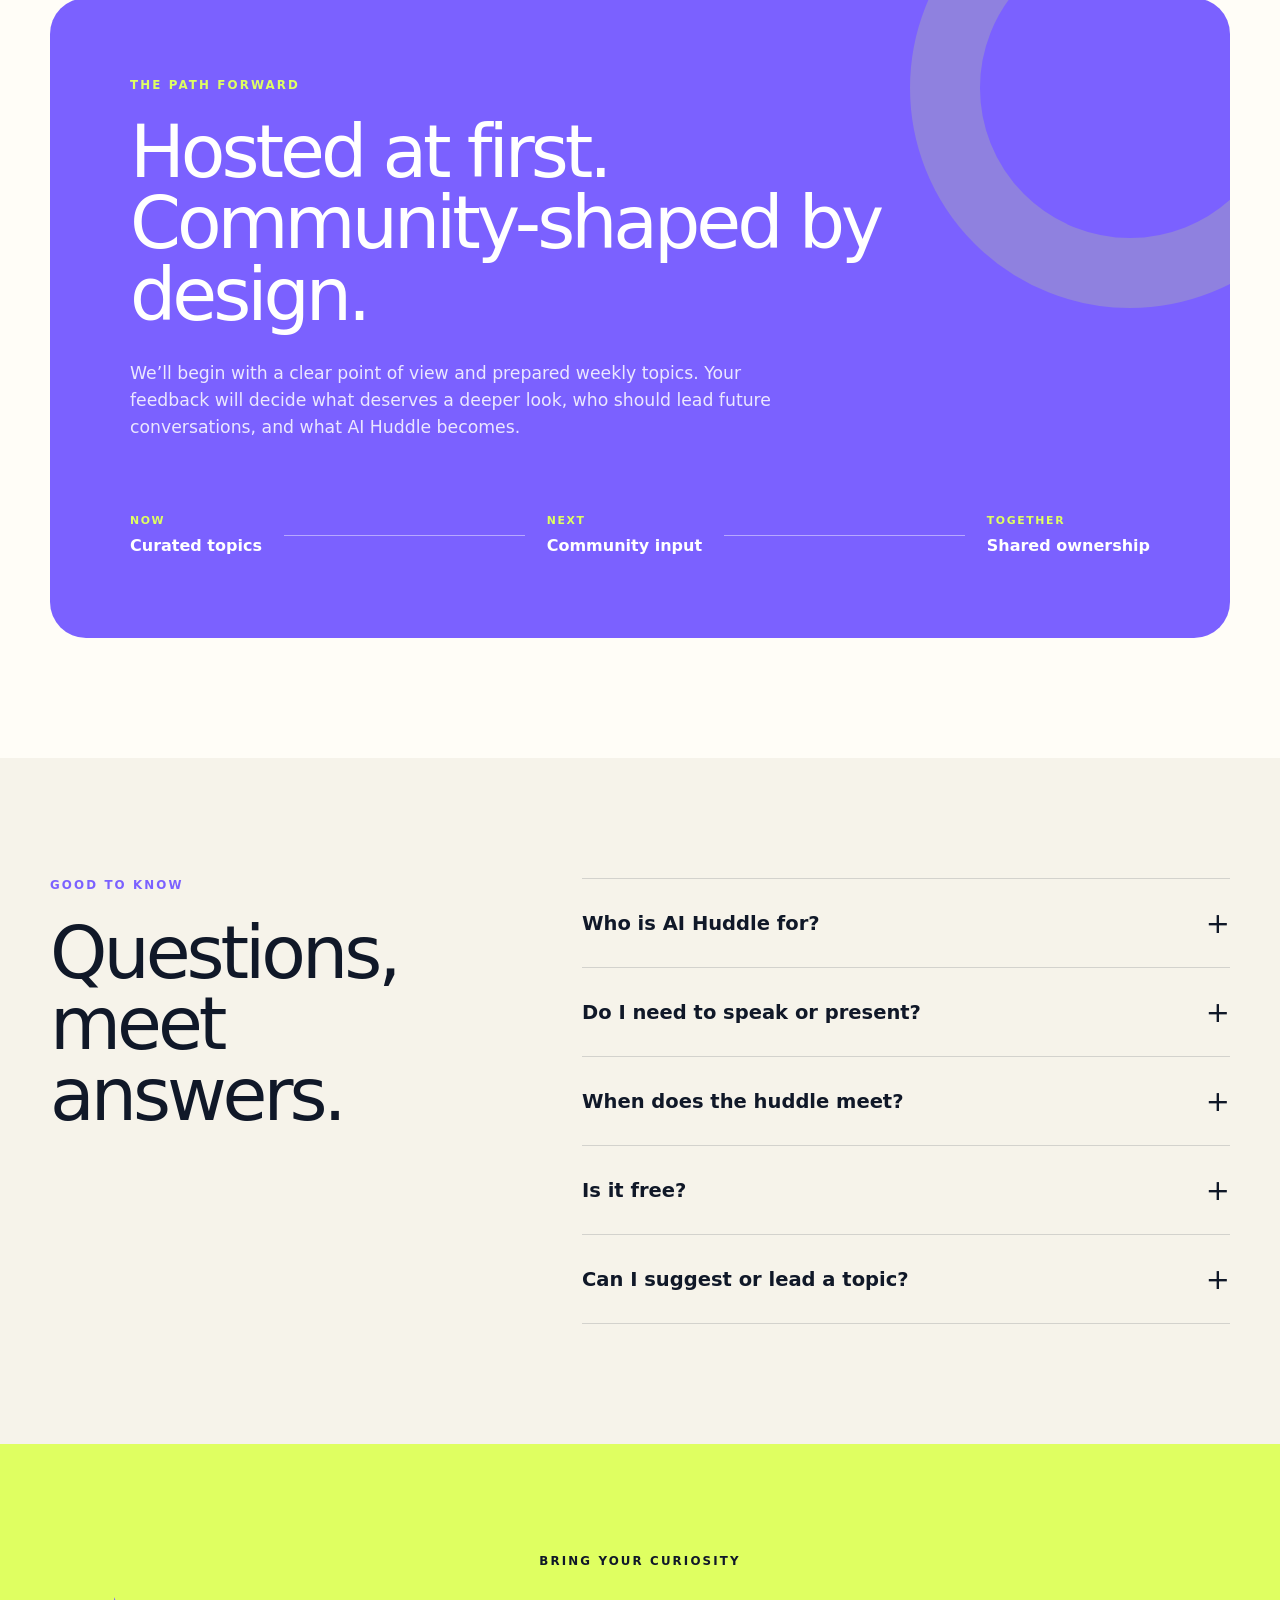
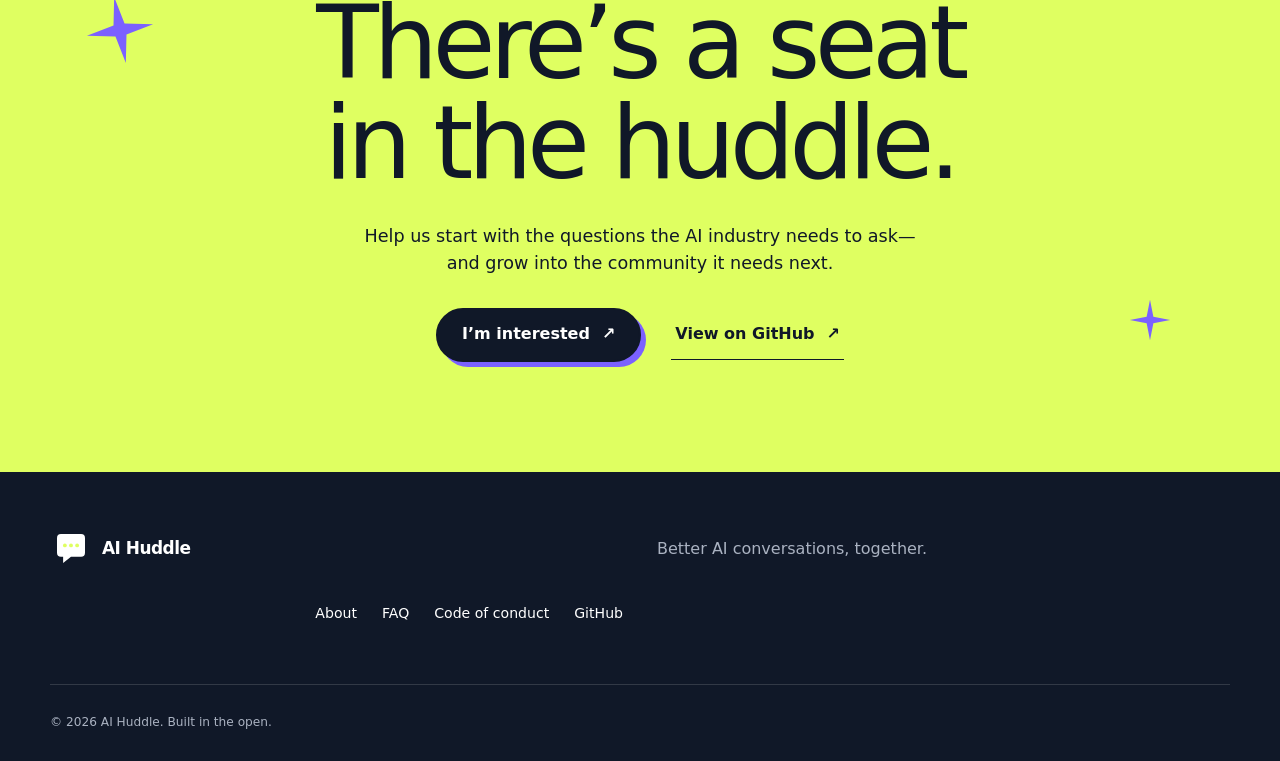
==== commit 13bd24af: "Make the top support link visible and clickable" ====
--- a/index.html
+++ b/index.html
@@ -16,10 +16,11 @@
   <script defer src="script.js"></script>
 
     <style id="bmc-support-style">
-      .bmc-support { display:flex; justify-content:center; align-items:center; box-sizing:border-box; width:100%; margin:0; padding:0.55rem 1rem; border-bottom:1px solid #e0d5bf; background:rgba(255,251,240,.98); color:#5b3a06; text-align:center; font:600 .9rem/1.4 system-ui,sans-serif; }
-      .bmc-support a { color:inherit; text-decoration:none; white-space:nowrap; }
-      .bmc-support a:hover, .bmc-support a:focus-visible { text-decoration:underline; text-underline-offset:.15em; }
-      .bmc-support a:focus-visible { outline:2px solid currentColor; outline-offset:3px; }
+      .bmc-support { position: sticky; top: 0; z-index: 10000; display: flex; justify-content: center; align-items: center; box-sizing: border-box; width: 100%; height: 42px; margin: 0; padding: 0 1rem; background: #172026; color: #fff; text-align: center; font: 600 0.9rem/1.4 system-ui, sans-serif; }
+      .bmc-support a { display: inline-flex; align-items: center; justify-content: center; min-height: 30px; padding: 4px 12px; border: 1px solid #ffde85; border-radius: 999px; background: #ffde85; color: #172026; font-weight: 700; text-decoration: underline; text-underline-offset: 0.15em; white-space: nowrap; }
+      .bmc-support a:hover { background: #fff; border-color: #fff; }
+      .bmc-support a:focus-visible { outline: 2px solid #fff; outline-offset: 3px; }
+      .site-header { top: 42px; } .header { top: 42px; } .skip-link { top: 46px; z-index: 10001; }
     </style>
 </head>
 <body>
